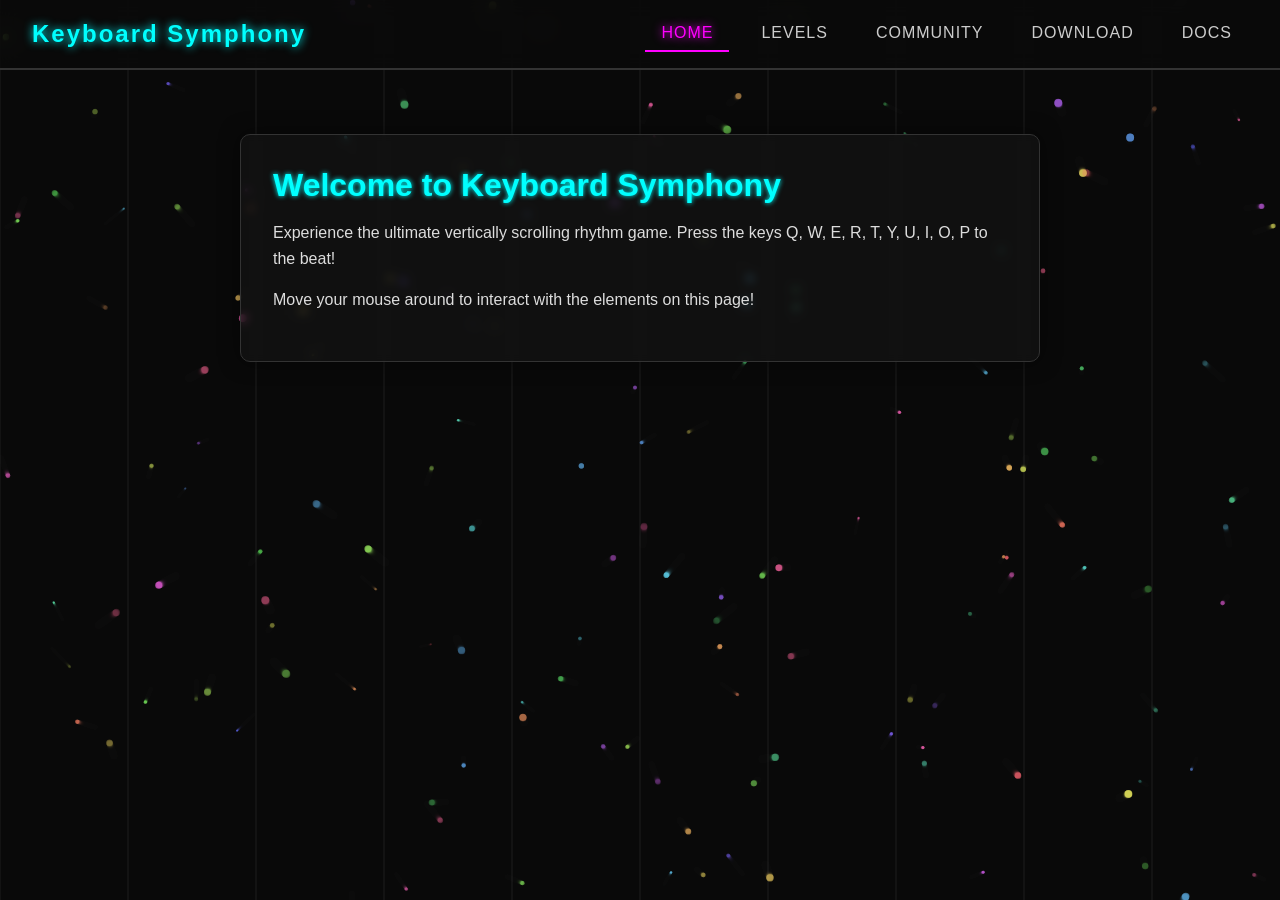
==== index.html @ 9d1a491e "Refactor background to use an interactive particle system Co-authored-by: CreatorPoints <212006361+C" ====
<!DOCTYPE html>
<html lang="en">
<head>
    <meta charset="UTF-8">
    <meta name="viewport" content="width=device-width, initial-scale=1.0">
    <title>Keyboard Symphony</title>
    <link rel="stylesheet" href="styles.css">
</head>
<body>
    <canvas id="background-canvas"></canvas>
    <header>
        <div class="logo">Keyboard Symphony</div>
        <nav>
            <a href="index.html" class="tab-btn active">Home</a>
            <a href="levels.html" class="tab-btn">Levels</a>
            <a href="community.html" class="tab-btn">Community</a>
            <a href="download.html" class="tab-btn">Download</a>
            <a href="docs.html" class="tab-btn">Docs</a>
        </nav>
    </header>

    <main id="gravity-container">
        <h1>Welcome to Keyboard Symphony</h1>
        <p>Experience the ultimate vertically scrolling rhythm game. Press the keys Q, W, E, R, T, Y, U, I, O, P to the beat!</p>
        <p>Move your mouse around to interact with the elements on this page!</p>
    </main>

    <script src="script.js"></script>
</body>
</html>
---- styles.css ----
* {
    margin: 0;
    padding: 0;
    box-sizing: border-box;
    font-family: 'Segoe UI', Tahoma, Geneva, Verdana, sans-serif;
}

body {
    background-color: #0a0a0a;
    color: #fff;
    overflow-x: hidden;
    min-height: 100vh;
}

#background-canvas {
    position: fixed;
    top: 0;
    left: 0;
    width: 100vw;
    height: 100vh;
    z-index: -1;
    pointer-events: none;
}

header {
    background: rgba(10, 10, 10, 0.8);
    backdrop-filter: blur(10px);
    border-bottom: 2px solid #333;
    padding: 1rem 2rem;
    display: flex;
    justify-content: space-between;
    align-items: center;
    position: sticky;
    top: 0;
    z-index: 100;
}

.logo {
    font-size: 1.5rem;
    font-weight: bold;
    color: #00ffff;
    text-shadow: 0 0 10px #00ffff;
    letter-spacing: 2px;
}

nav {
    display: flex;
    gap: 1rem;
}

.tab-btn {
    text-decoration: none;
    background: transparent;
    border: none;
    color: #ccc;
    font-size: 1rem;
    padding: 0.5rem 1rem;
    cursor: pointer;
    transition: all 0.3s ease;
    text-transform: uppercase;
    letter-spacing: 1px;
    border-bottom: 2px solid transparent;
}

.tab-btn:hover {
    color: #fff;
    text-shadow: 0 0 8px rgba(255, 255, 255, 0.8);
}

.tab-btn.active {
    color: #ff00ff;
    border-bottom: 2px solid #ff00ff;
    text-shadow: 0 0 10px #ff00ff;
}

main {
    max-width: 800px;
    margin: 4rem auto;
    padding: 2rem;
    background: rgba(20, 20, 20, 0.7);
    border-radius: 10px;
    border: 1px solid #333;
    backdrop-filter: blur(5px);
    box-shadow: 0 0 20px rgba(0, 0, 0, 0.5);
    z-index: 10;
    position: relative;
}

h1 {
    margin-bottom: 1rem;
    color: #00ffff;
    text-shadow: 0 0 5px #00ffff;
}

p {
    line-height: 1.6;
    margin-bottom: 1rem;
    color: #ddd;
}

.level-item {
    padding: 0.5rem 0;
    border-bottom: 1px solid rgba(255, 255, 255, 0.1);
}

.community-links, .doc-link {
    margin-bottom: 1rem;
}

.community-link, .doc-link a {
    color: #ff00ff;
    text-decoration: none;
    margin-right: 1rem;
    transition: text-shadow 0.3s ease;
}

.community-link:hover, .doc-link a:hover {
    text-shadow: 0 0 8px #ff00ff;
}

.download-btn {
    display: inline-block;
    background: #00ffff;
    color: #000;
    border: none;
    padding: 0.8rem 1.5rem;
    margin-right: 1rem;
    border-radius: 5px;
    font-weight: bold;
    cursor: pointer;
    transition: all 0.3s ease;
    text-transform: uppercase;
}

.download-btn:hover {
    background: #fff;
    box-shadow: 0 0 15px #00ffff;
    transform: translateY(-2px);
}
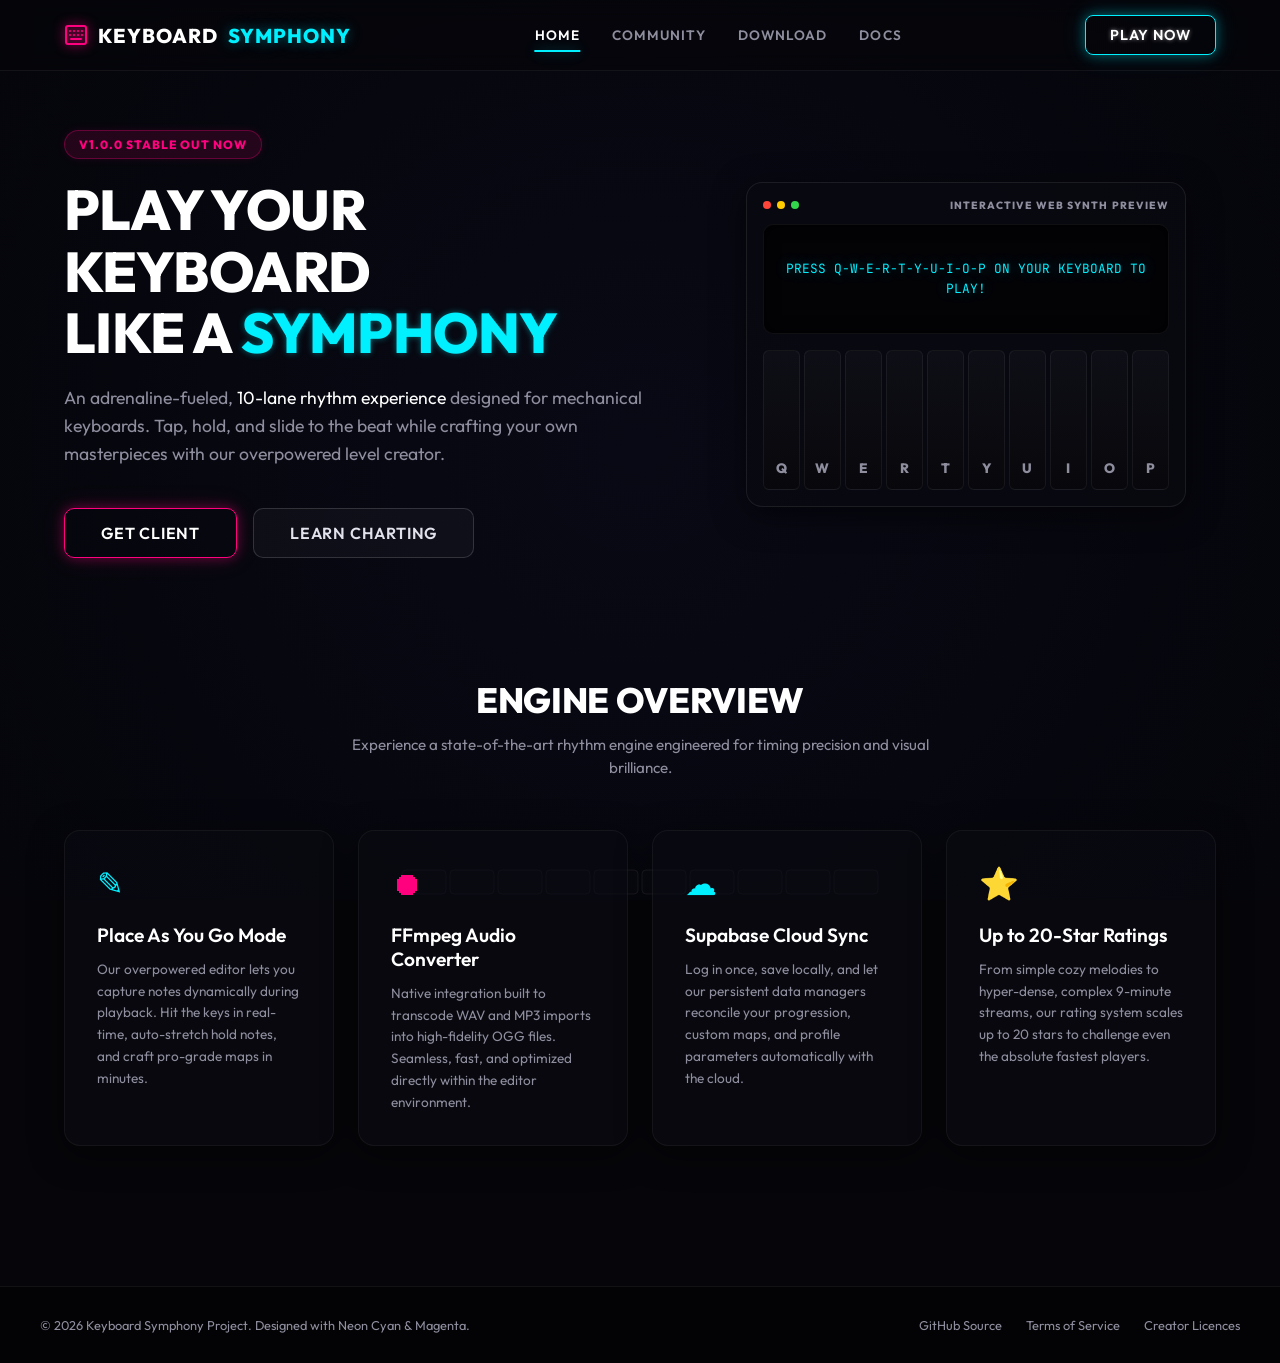
==== commit b623e30d: "Rewamp Full" ====
--- a/index.html
+++ b/index.html
@@ -3,28 +3,343 @@
 <head>
     <meta charset="UTF-8">
     <meta name="viewport" content="width=device-width, initial-scale=1.0">
-    <title>Keyboard Symphony</title>
-    <link rel="stylesheet" href="styles.css">
+    <title>Keyboard Symphony | Premium 10-Lane Rhythm Experience</title>
+    <meta name="description" content="Official homepage of Keyboard Symphony. Immerse yourself in a glowing 10-lane keyboard rhythm game, customize levels with the creator PAYG editor, and compete on global leaderboards.">
+    <!-- Google Fonts for elite styling -->
+    <link rel="preconnect" href="https://fonts.googleapis.com">
+    <link rel="preconnect" href="https://fonts.gstatic.com" crossorigin>
+    <link href="https://fonts.googleapis.com/css2?family=Outfit:wght@300;400;600;800&family=JetBrains+Mono:wght@400;700&display=swap" rel="stylesheet">
+    <link rel="stylesheet" href="style.css">
 </head>
 <body>
-    <canvas id="background-canvas"></canvas>
-    <header>
-        <div class="logo">Keyboard Symphony</div>
-        <nav>
-            <a href="index.html" class="tab-btn active">Home</a>
-            <a href="levels.html" class="tab-btn">Levels</a>
-            <a href="community.html" class="tab-btn">Community</a>
-            <a href="download.html" class="tab-btn">Download</a>
-            <a href="docs.html" class="tab-btn">Docs</a>
-        </nav>
+    <!-- Reactive Backdrop Particle Canvas -->
+    <canvas id="particle-canvas"></canvas>
+
+    <!-- Glassmorphic Global Header Navigation -->
+    <header class="header">
+        <div class="header-container">
+            <a href="#/home" class="logo">
+                <svg width="24" height="24" viewBox="0 0 24 24" fill="none" stroke="currentColor" stroke-width="2" stroke-linecap="round" stroke-linejoin="round" class="logo-icon"><rect x="2" y="3" width="20" height="18" rx="2" ry="2"></rect><line x1="6" y1="8" x2="6" y2="8"></line><line x1="10" y1="8" x2="10" y2="8"></line><line x1="14" y1="8" x2="14" y2="8"></line><line x1="18" y1="8" x2="18" y2="8"></line><line x1="6" y1="12" x2="6" y2="12"></line><line x1="10" y1="12" x2="10" y2="12"></line><line x1="14" y1="12" x2="14" y2="12"></line><line x1="18" y1="12" x2="18" y2="12"></line><line x1="7" y1="16" x2="17" y2="16"></line></svg>
+                KEYBOARD <span>SYMPHONY</span>
+            </a>
+            
+            <nav class="nav-menu">
+                <a href="#/home" class="nav-link active" id="nav-home">HOME</a>
+                <a href="#/community" class="nav-link" id="nav-community">COMMUNITY</a>
+                <a href="#/download" class="nav-link" id="nav-download">DOWNLOAD</a>
+                <a href="#/docs" class="nav-link" id="nav-docs">DOCS</a>
+            </nav>
+
+            <div class="nav-actions">
+                <a href="#/download" class="btn-primary glow-cyan">PLAY NOW</a>
+                <button class="mobile-menu-toggle" id="menu-toggle">
+                    <span></span>
+                    <span></span>
+                    <span></span>
+                </button>
+            </div>
+        </div>
     </header>
 
-    <main id="gravity-container">
-        <h1>Welcome to Keyboard Symphony</h1>
-        <p>Experience the ultimate vertically scrolling rhythm game. Press the keys Q, W, E, R, T, Y, U, I, O, P to the beat!</p>
-        <p>Move your mouse around to interact with the elements on this page!</p>
+    <!-- Main Dynamic Content Wrapper -->
+    <main class="main-content">
+        
+        <!-- SECTION 1: HOME PAGE -->
+        <section id="home" class="page-section active">
+            <div class="hero-section">
+                <div class="hero-content">
+                    <div class="badge neon-flicker">V1.0.0 STABLE OUT NOW</div>
+                    <h1 class="hero-title">PLAY YOUR KEYBOARD<br>LIKE A <span class="text-neon-cyan">SYMPHONY</span></h1>
+                    <p class="hero-subtitle">
+                        An adrenaline-fueled, <span class="text-white">10-lane rhythm experience</span> designed for mechanical keyboards. Tap, hold, and slide to the beat while crafting your own masterpieces with our overpowered level creator.
+                    </p>
+                    <div class="hero-ctas">
+                        <a href="#/download" class="btn-primary btn-large glow-magenta">GET CLIENT</a>
+                        <a href="#/docs" class="btn-secondary btn-large">LEARN CHARTING</a>
+                    </div>
+                </div>
+
+                <!-- Interactive Live Web Synth Preview -->
+                <div class="hero-visual">
+                    <div class="synth-container glass-card">
+                        <div class="synth-header">
+                            <span class="synth-dot red"></span>
+                            <span class="synth-dot yellow"></span>
+                            <span class="synth-dot green"></span>
+                            <div class="synth-title">INTERACTIVE WEB SYNTH PREVIEW</div>
+                        </div>
+                        <div class="synth-screen">
+                            <div class="screen-instructions" id="synth-status">PRESS Q-W-E-R-T-Y-U-I-O-P ON YOUR KEYBOARD TO PLAY!</div>
+                        </div>
+                        <!-- Virtual 10-Lane Keyboard Slot Display -->
+                        <div class="synth-lanes" id="keyboard-lanes">
+                            <div class="key-slot" data-key="81"><span class="key-lbl">Q</span><div class="key-glow bg-cyan"></div></div>
+                            <div class="key-slot" data-key="87"><span class="key-lbl">W</span><div class="key-glow bg-cyan"></div></div>
+                            <div class="key-slot" data-key="69"><span class="key-lbl">E</span><div class="key-glow bg-cyan"></div></div>
+                            <div class="key-slot" data-key="82"><span class="key-lbl">R</span><div class="key-glow bg-cyan"></div></div>
+                            <div class="key-slot" data-key="84"><span class="key-lbl">T</span><div class="key-glow bg-magenta"></div></div>
+                            <div class="key-slot" data-key="89"><span class="key-lbl">Y</span><div class="key-glow bg-magenta"></div></div>
+                            <div class="key-slot" data-key="85"><span class="key-lbl">U</span><div class="key-glow bg-cyan"></div></div>
+                            <div class="key-slot" data-key="73"><span class="key-lbl">I</span><div class="key-glow bg-cyan"></div></div>
+                            <div class="key-slot" data-key="79"><span class="key-lbl">O</span><div class="key-glow bg-cyan"></div></div>
+                            <div class="key-slot" data-key="80"><span class="key-lbl">P</span><div class="key-glow bg-cyan"></div></div>
+                        </div>
+                    </div>
+                </div>
+            </div>
+
+            <!-- Game Features Showcase Grid -->
+            <div class="features-section">
+                <div class="section-header">
+                    <h2 class="section-title">ENGINE OVERVIEW</h2>
+                    <p class="section-desc">Experience a state-of-the-art rhythm engine engineered for timing precision and visual brilliance.</p>
+                </div>
+                <div class="features-grid">
+                    <div class="glass-card feature-card glow-hover-cyan">
+                        <div class="feature-icon text-cyan">✎</div>
+                        <h3>Place As You Go Mode</h3>
+                        <p>Our overpowered editor lets you capture notes dynamically during playback. Hit the keys in real-time, auto-stretch hold notes, and craft pro-grade maps in minutes.</p>
+                    </div>
+                    <div class="glass-card feature-card glow-hover-magenta">
+                        <div class="feature-icon text-magenta">⏺</div>
+                        <h3>FFmpeg Audio Converter</h3>
+                        <p>Native integration built to transcode WAV and MP3 imports into high-fidelity OGG files. Seamless, fast, and optimized directly within the editor environment.</p>
+                    </div>
+                    <div class="glass-card feature-card glow-hover-cyan">
+                        <div class="feature-icon text-cyan">☁</div>
+                        <h3>Supabase Cloud Sync</h3>
+                        <p>Log in once, save locally, and let our persistent data managers reconcile your progression, custom maps, and profile parameters automatically with the cloud.</p>
+                    </div>
+                    <div class="glass-card feature-card glow-hover-magenta">
+                        <div class="feature-icon text-magenta">⭐</div>
+                        <h3>Up to 20-Star Ratings</h3>
+                        <p>From simple cozy melodies to hyper-dense, complex 9-minute streams, our rating system scales up to 20 stars to challenge even the absolute fastest players.</p>
+                    </div>
+                </div>
+            </div>
+        </section>
+
+        <!-- SECTION 2: COMMUNITY PAGE -->
+        <section id="community" class="page-section">
+            <div class="community-layout">
+                <div class="community-main">
+                    <div class="section-header">
+                        <h2 class="section-title">COMMUNITY CREATIONS</h2>
+                        <p class="section-desc">Search, download, and compete on the absolute most challenging custom charts uploaded by members.</p>
+                    </div>
+                    
+                    <div class="search-bar-container glass-card">
+                        <input type="text" id="chart-search" placeholder="Search level name, artist, or creator...">
+                        <select id="star-filter">
+                            <option value="all">All Difficulties</option>
+                            <option value="easy">Easy (1 - 5 Stars)</option>
+                            <option value="medium">Medium (6 - 12 Stars)</option>
+                            <option value="hard">Hard (13 - 18 Stars)</option>
+                            <option value="expert">Godlike (19 - 20 Stars)</option>
+                        </select>
+                    </div>
+
+                    <!-- Custom levels list -->
+                    <div class="charts-grid" id="charts-container">
+                        <!-- Filled dynamically by JavaScript -->
+                    </div>
+                </div>
+
+                <div class="community-sidebar">
+                    <!-- Creator Leaderboard -->
+                    <div class="glass-card leaderboard-card">
+                        <h3>🏆 CREATOR LEADERBOARD</h3>
+                        <div class="leaderboard-list" id="leaderboard-container">
+                            <!-- Filled dynamically by JavaScript -->
+                        </div>
+                    </div>
+
+                    <!-- Game Statistics Summary -->
+                    <div class="glass-card stats-summary-card">
+                        <h3>📊 ENGINE REALTIME STATS</h3>
+                        <div class="stat-row">
+                            <span>Total Members</span>
+                            <strong class="text-cyan">3,492</strong>
+                        </div>
+                        <div class="stat-row">
+                            <span>Uploaded Charts</span>
+                            <strong class="text-magenta">841</strong>
+                        </div>
+                        <div class="stat-row">
+                            <span>Stars Handed Out</span>
+                            <strong class="text-cyan">182K</strong>
+                        </div>
+                    </div>
+                </div>
+            </div>
+        </section>
+
+        <!-- SECTION 3: DOWNLOAD PAGE -->
+        <section id="download" class="page-section">
+            <div class="download-container">
+                <div class="section-header">
+                    <h2 class="section-title">CHOOSE YOUR STAGE</h2>
+                    <p class="section-desc">Download the client launcher for Windows or browse the open-source repository.</p>
+                </div>
+                
+                <div class="download-grid">
+                    <div class="glass-card download-card glow-cyan">
+                        <div class="platform-badge">RECOMMENDED</div>
+                        <div class="dl-icon">❖</div>
+                        <h3>Windows Client Installer</h3>
+                        <p>Fully bundled build featuring Godot 4 high-fidelity rendering, native input polling, and local session persistence. Includes automated game updates.</p>
+                        <span class="file-info">Size: 42.4 MB • Format: .msi</span>
+                        <a href="#" class="btn-primary glow-cyan btn-full margin-top-auto">DOWNLOAD FOR WINDOWS</a>
+                    </div>
+
+                    <div class="glass-card download-card glow-magenta">
+                        <div class="platform-badge zip">PORTABLE</div>
+                        <div class="dl-icon">⚡</div>
+                        <h3>Windows Standalone ZIP</h3>
+                        <p>No installer required. Simply download the compressed level editor client, extract the contents, double click the executable, and jump straight into mapping.</p>
+                        <span class="file-info">Size: 39.8 MB • Format: .zip</span>
+                        <a href="#" class="btn-primary glow-magenta btn-full margin-top-auto">DOWNLOAD STANDALONE</a>
+                    </div>
+                </div>
+
+                <!-- System Requirements & Specs -->
+                <div class="requirements-box glass-card">
+                    <h3>SYSTEM SPECIFICATIONS</h3>
+                    <div class="specs-grid">
+                        <div class="spec-col">
+                            <h4>MINIMUM REQUIREMENTS</h4>
+                            <ul>
+                                <li><strong>OS:</strong> Windows 10/11 64-bit</li>
+                                <li><strong>Processor:</strong> Dual Core 2.0 GHz</li>
+                                <li><strong>Memory:</strong> 4 GB RAM</li>
+                                <li><strong>Graphics:</strong> DX11 compatible GPU (Intel HD 500+)</li>
+                                <li><strong>Storage:</strong> 200 MB free space</li>
+                            </ul>
+                        </div>
+                        <div class="spec-col">
+                            <h4>RECOMMENDED</h4>
+                            <ul>
+                                <li><strong>OS:</strong> Windows 11 64-bit</li>
+                                <li><strong>Processor:</strong> Quad Core 3.0 GHz+</li>
+                                <li><strong>Memory:</strong> 8 GB RAM</li>
+                                <li><strong>Graphics:</strong> Dedicated GPU (GTX 1050 / RX 560)</li>
+                                <li><strong>Keyboard:</strong> N-Key Rollover (NKRO) Mechanical</li>
+                            </ul>
+                        </div>
+                    </div>
+                </div>
+            </div>
+        </section>
+
+        <!-- SECTION 4: DOCUMENTATION PAGE -->
+        <section id="docs" class="page-section">
+            <div class="docs-layout">
+                <!-- Documentation Sidebar -->
+                <aside class="docs-sidebar glass-card">
+                    <ul class="docs-nav-list">
+                        <li><a href="#doc-intro" class="docs-nav-link active" id="link-doc-intro">Getting Started</a></li>
+                        <li><a href="#doc-keyboard" class="docs-nav-link" id="link-doc-keyboard">Keyboard Bindings</a></li>
+                        <li><a href="#doc-editor" class="docs-nav-link" id="link-doc-editor">Creator Level Editor</a></li>
+                        <li><a href="#doc-payg" class="docs-nav-link" id="link-doc-payg">Place As You Go Mode</a></li>
+                        <li><a href="#doc-ffmpeg" class="docs-nav-link" id="link-doc-ffmpeg">Audio Formats & FFmpeg</a></li>
+                        <li><a href="#doc-database" class="docs-nav-link" id="link-doc-database">Cloud Integration</a></li>
+                    </ul>
+                </aside>
+
+                <!-- Documentation Content Cards -->
+                <div class="docs-main">
+                    <article id="doc-intro" class="doc-article active">
+                        <h2>Getting Started</h2>
+                        <p>Welcome to <strong>Keyboard Symphony</strong>, a rhythm adventure crafted strictly for mechanical and high-refresh keyboard layouts. Unlike standard 4-key rhythm systems, Keyboard Symphony leverages a full <strong>10-lane grid</strong> matching your keyboard's home/top row keys.</p>
+                        <p>To begin playing, download the desktop client launcher, register a new player profile (or log in offline), and load up the default levels or import custom community charts.</p>
+                        <div class="alert-box note">
+                            <strong>NOTE:</strong> Ensure your mechanical keyboard supports <strong>N-Key Rollover (NKRO)</strong> to play chords requiring 5+ simultaneous keys accurately.
+                        </div>
+                    </article>
+
+                    <article id="doc-keyboard" class="doc-article">
+                        <h2>Keyboard Bindings</h2>
+                        <p>The standard layout utilizes the top row of alphabetical keys. These map chronologically to the 10 game lanes moving from left to right:</p>
+                        
+                        <div class="kb-visualizer-container">
+                            <div class="kb-row">
+                                <div class="kb-key cyan">Q</div>
+                                <div class="kb-key cyan">W</div>
+                                <div class="kb-key cyan">E</div>
+                                <div class="kb-key cyan">R</div>
+                                <div class="kb-key magenta">T</div>
+                                <div class="kb-key magenta">Y</div>
+                                <div class="kb-key cyan">U</div>
+                                <div class="kb-key cyan">I</div>
+                                <div class="kb-key cyan">O</div>
+                                <div class="kb-key cyan">P</div>
+                            </div>
+                        </div>
+
+                        <p>Additionally, lanes <strong>11 and 12</strong> are reserved for screen camera shakes, lighting drops, and specialty environmental particle effects. These lanes do not require key bindings during active play; they are handled automatically by the rhythm rendering pipeline when the visualizer notes pass the active hitbar.</p>
+                    </article>
+
+                    <article id="doc-editor" class="doc-article">
+                        <h2>Creator Level Editor</h2>
+                        <p>Unleash your inner beat creator with our <strong>Level Editor</strong>. Inside the editor dashboard, you can import level assets, set your BPM timings, and configure complex grid configurations.</p>
+                        <h3>Key Editor Shortcuts:</h3>
+                        <ul>
+                            <li><strong>Left Click</strong>: Select a note to enter Edit Mode, or click an empty space in edit mode to toggle Spawn Mode.</li>
+                            <li><strong>Right Click</strong>: Remove/delete notes instantly from the active grid.</li>
+                            <li><strong>Space</strong>: Toggle song playback (Play/Stop).</li>
+                            <li><strong>Mouse Scroll</strong>: Vertically zoom or scroll the note timeline.</li>
+                        </ul>
+                    </article>
+
+                    <article id="doc-payg" class="doc-article">
+                        <h2>Place As You Go Mode (PAYGM)</h2>
+                        <p>Recording complex streams manually can be tedious. <strong>PAYG Mode</strong> allows creators to record their chart in real-time:</p>
+                        <ol>
+                            <li>Click the <strong>⏺ RECORD (PAYG)</strong> button on the editor sidebar.</li>
+                            <li>A <strong>3-second countdown</strong> will trigger, letting you prep your hands.</li>
+                            <li>The playback playhead starts moving. Tap keys in rhythm to place single beat notes.</li>
+                            <li>Hold a key down for longer than <strong>0.5 beats</strong> to automatically stretch it into a glowing <strong>Hold Note</strong> until you release the key!</li>
+                        </ol>
+                    </article>
+
+                    <article id="doc-ffmpeg" class="doc-article">
+                        <h2>Audio Formats & FFmpeg Integration</h2>
+                        <p>To avoid playback stutters, Keyboard Symphony enforces <strong>strict OGG audio requirements</strong>. If you select a `.mp3` or `.wav` song to map:</p>
+                        <ol>
+                            <li>The editor automatically prompts: <em>"The selected audio is not in OGG format. Would you like the game to convert/rename it to .ogg automatically?"</em></li>
+                            <li><strong>Clicking Yes</strong>: Invokes the local system's <strong>FFmpeg</strong> engine synchronously to transcode the file:
+                                <code>ffmpeg -y -i input.mp3 -c:a libvorbis -qscale:a 5 output.ogg</code>
+                            </li>
+                            <li><strong>Clicking No</strong>: Discards the import entirely to ensure timing integrity.</li>
+                        </ol>
+                    </article>
+
+                    <article id="doc-database" class="doc-article">
+                        <h2>Cloud Integration & Sync</h2>
+                        <p>Keyboard Symphony features a fully automated, offline-first backend powered by <strong>Supabase Auth & Database APIs</strong>:</p>
+                        <ul>
+                            <li><strong>Local Session Encryption</strong>: Stores user JWT credentials securely using AES-256 local configuration.</li>
+                            <li><strong>SyncManager Reconciliation</strong>: Whenever you launch the game or complete a level, the game checks your local timestamp against the database and cloud syncs your stars, member stats, XP levels, and custom charts automatically.</li>
+                        </ul>
+                    </article>
+                </div>
+            </div>
+        </article>
     </main>
 
-    <script src="script.js"></script>
+    <!-- Global Footer -->
+    <footer class="footer">
+        <div class="footer-container">
+            <p>© 2026 Keyboard Symphony Project. Designed with Neon Cyan & Magenta.</p>
+            <div class="footer-links">
+                <a href="#/docs">GitHub Source</a>
+                <a href="#/docs">Terms of Service</a>
+                <a href="#/docs">Creator Licences</a>
+            </div>
+        </div>
+    </footer>
+
+    <!-- Local App Script -->
+    <script src="app.js"></script>
 </body>
 </html>
--- a/style.css
+++ b/style.css
@@ -0,0 +1,1236 @@
+/* ==========================================================================
+   KEYBOARD SYMPHONY STYLE DESIGN SYSTEM (VANILLA CSS)
+   ========================================================================== */
+
+/* Design Tokens & CSS Variables */
+:root {
+    --bg-base: #06060a;
+    --bg-darker: #030305;
+    --bg-glass: rgba(10, 10, 18, 0.65);
+    --bg-glass-heavy: rgba(8, 8, 14, 0.85);
+    --border-glass: rgba(255, 255, 255, 0.06);
+    --border-active-cyan: rgba(0, 240, 255, 0.5);
+    --border-active-magenta: rgba(255, 0, 127, 0.5);
+    
+    /* Neon Curated Color Palettes */
+    --neon-cyan: #00f0ff;
+    --neon-magenta: #ff007f;
+    --neon-yellow: #ffb900;
+    --text-main: #e2e2ec;
+    --text-muted: #8e8e9f;
+    
+    /* Premium Box Shadows & Glows */
+    --glow-cyan: 0 0 12px rgba(0, 240, 255, 0.35), 0 0 24px rgba(0, 240, 255, 0.15);
+    --glow-magenta: 0 0 12px rgba(255, 0, 127, 0.35), 0 0 24px rgba(255, 0, 127, 0.15);
+    --glow-yellow: 0 0 12px rgba(255, 185, 0, 0.35);
+    --shadow-premium: 0 8px 32px 0 rgba(0, 0, 0, 0.5);
+    
+    /* Layout & Animation Specs */
+    --transition-smooth: all 0.35s cubic-bezier(0.25, 0.8, 0.25, 1);
+    --transition-snappy: all 0.15s ease-out;
+    --max-width-content: 1200px;
+}
+
+/* Reset and Global Styles */
+* {
+    margin: 0;
+    padding: 0;
+    box-sizing: border-box;
+}
+
+html {
+    scroll-behavior: smooth;
+    font-size: 16px;
+    background-color: var(--bg-base);
+    color: var(--text-main);
+    font-family: 'Outfit', -apple-system, BlinkMacSystemFont, "Segoe UI", Roboto, sans-serif;
+    overflow-x: hidden;
+}
+
+body {
+    min-height: 100vh;
+    display: flex;
+    flex-direction: column;
+    position: relative;
+}
+
+/* Custom Selection style */
+::selection {
+    background: rgba(0, 240, 255, 0.25);
+    color: #ffffff;
+}
+
+/* Scrollbar Design */
+::-webkit-scrollbar {
+    width: 8px;
+}
+::-webkit-scrollbar-track {
+    background: var(--bg-darker);
+}
+::-webkit-scrollbar-thumb {
+    background: #1b1b2a;
+    border-radius: 4px;
+}
+::-webkit-scrollbar-thumb:hover {
+    background: var(--neon-cyan);
+    box-shadow: var(--glow-cyan);
+}
+
+/* Background Particle Canvas */
+#particle-canvas {
+    position: fixed;
+    top: 0;
+    left: 0;
+    width: 100vw;
+    height: 100vh;
+    z-index: -1;
+    pointer-events: none;
+    background: radial-gradient(circle at 50% 50%, #0d0e19 0%, #040407 100%);
+}
+
+/* ==========================================================================
+   COMPONENTS: Premium Glassmorphic Cards & Buttons
+   ========================================================================== */
+.glass-card {
+    background: var(--bg-glass);
+    backdrop-filter: blur(14px);
+    -webkit-backdrop-filter: blur(14px);
+    border: 1px solid var(--border-glass);
+    border-radius: 16px;
+    box-shadow: var(--shadow-premium);
+    transition: var(--transition-smooth);
+}
+
+/* Neon Glow Button - Cyan */
+.btn-primary {
+    display: inline-flex;
+    align-items: center;
+    justify-content: center;
+    padding: 10px 24px;
+    font-weight: 600;
+    font-size: 0.9rem;
+    letter-spacing: 0.05em;
+    text-transform: uppercase;
+    text-decoration: none;
+    color: #ffffff;
+    background: transparent;
+    border: 1.5px solid var(--neon-cyan);
+    border-radius: 8px;
+    cursor: pointer;
+    transition: var(--transition-smooth);
+    box-shadow: inset 0 0 0 rgba(0, 240, 255, 0);
+}
+
+.btn-primary.glow-cyan {
+    box-shadow: var(--glow-cyan);
+    text-shadow: 0 0 4px rgba(255, 255, 255, 0.5);
+}
+
+.btn-primary.glow-cyan:hover {
+    background: var(--neon-cyan);
+    color: var(--bg-base);
+    box-shadow: 0 0 20px rgba(0, 240, 255, 0.7), 0 0 40px rgba(0, 240, 255, 0.3);
+    text-shadow: none;
+    transform: translateY(-2px);
+}
+
+/* Neon Glow Button - Magenta */
+.btn-primary.glow-magenta {
+    border-color: var(--neon-magenta);
+    box-shadow: var(--glow-magenta);
+}
+
+.btn-primary.glow-magenta:hover {
+    background: var(--neon-magenta);
+    color: #ffffff;
+    box-shadow: 0 0 20px rgba(255, 0, 127, 0.7), 0 0 40px rgba(255, 0, 127, 0.3);
+    text-shadow: none;
+    transform: translateY(-2px);
+}
+
+/* Secondary Button - Subtle Grey Glass */
+.btn-secondary {
+    display: inline-flex;
+    align-items: center;
+    justify-content: center;
+    padding: 10px 24px;
+    font-weight: 600;
+    font-size: 0.9rem;
+    letter-spacing: 0.05em;
+    text-transform: uppercase;
+    text-decoration: none;
+    color: var(--text-main);
+    background: rgba(255, 255, 255, 0.03);
+    border: 1.5px solid rgba(255, 255, 255, 0.15);
+    border-radius: 8px;
+    cursor: pointer;
+    transition: var(--transition-smooth);
+}
+
+.btn-secondary:hover {
+    background: rgba(255, 255, 255, 0.08);
+    border-color: rgba(255, 255, 255, 0.4);
+    transform: translateY(-2px);
+}
+
+.btn-large {
+    padding: 14px 36px;
+    font-size: 1rem;
+    border-radius: 10px;
+}
+
+.btn-full {
+    width: 100%;
+}
+
+.margin-top-auto {
+    margin-top: auto;
+}
+
+/* Utility Badges */
+.badge {
+    display: inline-block;
+    padding: 6px 14px;
+    font-size: 0.75rem;
+    font-weight: 800;
+    letter-spacing: 0.08em;
+    border-radius: 30px;
+    background: rgba(255, 0, 127, 0.12);
+    border: 1px solid rgba(255, 0, 127, 0.3);
+    color: var(--neon-magenta);
+    box-shadow: 0 0 8px rgba(255, 0, 127, 0.1);
+}
+
+/* Neon Text Accents */
+.text-neon-cyan {
+    color: var(--neon-cyan);
+    text-shadow: 0 0 6px rgba(0, 240, 255, 0.4);
+}
+.text-cyan { color: var(--neon-cyan); }
+.text-magenta { color: var(--neon-magenta); }
+.text-white { color: #ffffff; }
+
+/* Micro-animations Keyframes */
+@keyframes neon-flicker {
+    0%, 19%, 21%, 23%, 25%, 54%, 56%, 100% {
+        opacity: 0.99;
+        filter: drop-shadow(0 0 4px rgba(255,0,127,0.4));
+    }
+    20%, 24%, 55% {
+        opacity: 0.4;
+        filter: none;
+    }
+}
+.neon-flicker {
+    animation: neon-flicker 5s infinite alternate;
+}
+
+/* ==========================================================================
+   LAYOUT: Header & Navigation Menu
+   ========================================================================== */
+.header {
+    position: fixed;
+    top: 0;
+    left: 0;
+    width: 100%;
+    z-index: 100;
+    background: rgba(6, 6, 10, 0.65);
+    backdrop-filter: blur(12px);
+    -webkit-backdrop-filter: blur(12px);
+    border-bottom: 1px solid var(--border-glass);
+}
+
+.header-container {
+    max-width: var(--max-width-content);
+    height: 70px;
+    margin: 0 auto;
+    padding: 0 24px;
+    display: flex;
+    align-items: center;
+    justify-content: space-between;
+}
+
+.logo {
+    display: flex;
+    align-items: center;
+    gap: 10px;
+    text-decoration: none;
+    font-weight: 800;
+    font-size: 1.25rem;
+    letter-spacing: 0.05em;
+    color: #ffffff;
+}
+
+.logo span {
+    color: var(--neon-cyan);
+    text-shadow: var(--glow-cyan);
+}
+
+.logo-icon {
+    color: var(--neon-magenta);
+    filter: drop-shadow(0 0 6px var(--neon-magenta));
+}
+
+.nav-menu {
+    display: flex;
+    align-items: center;
+    gap: 32px;
+}
+
+.nav-link {
+    text-decoration: none;
+    font-size: 0.85rem;
+    font-weight: 600;
+    letter-spacing: 0.08em;
+    color: var(--text-muted);
+    transition: var(--transition-smooth);
+    padding: 8px 0;
+    position: relative;
+}
+
+.nav-link::after {
+    content: '';
+    position: absolute;
+    bottom: 0;
+    left: 50%;
+    width: 0;
+    height: 2px;
+    background: var(--neon-cyan);
+    transition: var(--transition-smooth);
+    transform: translateX(-50%);
+    box-shadow: var(--glow-cyan);
+}
+
+.nav-link:hover, .nav-link.active {
+    color: #ffffff;
+}
+
+.nav-link.active::after {
+    width: 100%;
+}
+
+.nav-actions {
+    display: flex;
+    align-items: center;
+    gap: 16px;
+}
+
+.mobile-menu-toggle {
+    display: none;
+    flex-direction: column;
+    justify-content: space-between;
+    width: 24px;
+    height: 18px;
+    background: transparent;
+    border: none;
+    cursor: pointer;
+}
+
+.mobile-menu-toggle span {
+    width: 100%;
+    height: 2px;
+    background: var(--text-main);
+    transition: var(--transition-smooth);
+}
+
+/* ==========================================================================
+   PAGES / ROUTER STYLING
+   ========================================================================== */
+.main-content {
+    margin-top: 70px;
+    flex: 1;
+    display: flex;
+    flex-direction: column;
+}
+
+.page-section {
+    display: none;
+    width: 100%;
+    max-width: var(--max-width-content);
+    margin: 0 auto;
+    padding: 60px 24px;
+    animation: fade-in 0.45s cubic-bezier(0.25, 0.8, 0.25, 1) forwards;
+}
+
+.page-section.active {
+    display: block;
+}
+
+@keyframes fade-in {
+    from {
+        opacity: 0;
+        transform: translateY(12px);
+    }
+    to {
+        opacity: 1;
+        transform: translateY(0);
+    }
+}
+
+/* ==========================================================================
+   PAGE: HOME / HERO STYLING
+   ========================================================================== */
+.hero-section {
+    display: flex;
+    align-items: center;
+    justify-content: space-between;
+    gap: 40px;
+    margin-bottom: 80px;
+}
+
+.hero-content {
+    flex: 1.1;
+}
+
+.hero-title {
+    font-size: 3.5rem;
+    font-weight: 800;
+    line-height: 1.1;
+    letter-spacing: -0.01em;
+    margin: 20px 0;
+    color: #ffffff;
+}
+
+.hero-subtitle {
+    font-size: 1.1rem;
+    line-height: 1.6;
+    color: var(--text-muted);
+    margin-bottom: 40px;
+}
+
+.hero-ctas {
+    display: flex;
+    gap: 16px;
+}
+
+.hero-visual {
+    flex: 0.9;
+    display: flex;
+    justify-content: center;
+}
+
+/* Web Synth Container */
+.synth-container {
+    width: 100%;
+    max-width: 440px;
+    padding: 16px;
+    border-color: rgba(255, 255, 255, 0.08);
+}
+
+.synth-header {
+    display: flex;
+    align-items: center;
+    gap: 6px;
+    margin-bottom: 12px;
+}
+
+.synth-dot {
+    width: 8px;
+    height: 8px;
+    border-radius: 50%;
+}
+.synth-dot.red { background: #ff453a; }
+.synth-dot.yellow { background: #ffcc00; }
+.synth-dot.green { background: #32d74b; }
+
+.synth-title {
+    font-size: 0.65rem;
+    font-weight: 800;
+    letter-spacing: 0.1em;
+    color: var(--text-muted);
+    margin-left: auto;
+}
+
+.synth-screen {
+    height: 110px;
+    background: #030306;
+    border: 1px solid rgba(255, 255, 255, 0.05);
+    border-radius: 10px;
+    display: flex;
+    align-items: center;
+    justify-content: center;
+    padding: 16px;
+    margin-bottom: 16px;
+    box-shadow: inset 0 0 15px rgba(0, 0, 0, 0.9);
+}
+
+.screen-instructions {
+    font-family: 'JetBrains Mono', monospace;
+    font-size: 0.8rem;
+    color: var(--neon-cyan);
+    text-shadow: var(--glow-cyan);
+    text-align: center;
+    line-height: 1.5;
+}
+
+/* virtual 10 lanes display */
+.synth-lanes {
+    display: flex;
+    gap: 4px;
+    height: 140px;
+}
+
+.key-slot {
+    flex: 1;
+    background: linear-gradient(180deg, #0e0e16 0%, #08080c 100%);
+    border: 1.5px solid rgba(255, 255, 255, 0.06);
+    border-radius: 6px;
+    position: relative;
+    display: flex;
+    align-items: flex-end;
+    justify-content: center;
+    padding-bottom: 12px;
+    cursor: pointer;
+    overflow: hidden;
+    transition: var(--transition-snappy);
+}
+
+.key-lbl {
+    font-family: 'Outfit', sans-serif;
+    font-size: 0.85rem;
+    font-weight: 800;
+    color: var(--text-muted);
+    z-index: 2;
+    pointer-events: none;
+}
+
+.key-glow {
+    position: absolute;
+    bottom: -100%;
+    left: 0;
+    width: 100%;
+    height: 100%;
+    z-index: 1;
+    transition: var(--transition-snappy);
+    opacity: 0;
+    pointer-events: none;
+}
+.key-glow.bg-cyan {
+    background: linear-gradient(0deg, rgba(0, 240, 255, 0.3) 0%, rgba(0, 240, 255, 0) 100%);
+}
+.key-glow.bg-magenta {
+    background: linear-gradient(0deg, rgba(255, 0, 127, 0.3) 0%, rgba(255, 0, 127, 0) 100%);
+}
+
+.key-slot:hover, .key-slot.active {
+    border-color: var(--neon-cyan);
+    transform: translateY(2px);
+}
+
+.key-slot.active-magenta {
+    border-color: var(--neon-magenta);
+}
+
+.key-slot:hover .key-glow, .key-slot.active .key-glow {
+    bottom: 0;
+    opacity: 1;
+}
+
+.key-slot:hover .key-lbl, .key-slot.active .key-lbl {
+    color: #ffffff;
+}
+
+/* Features grid display */
+.features-section {
+    padding-top: 40px;
+}
+
+.section-header {
+    text-align: center;
+    max-width: 600px;
+    margin: 0 auto 50px auto;
+}
+
+.section-title {
+    font-size: 2.2rem;
+    font-weight: 800;
+    letter-spacing: -0.01em;
+    color: #ffffff;
+    margin-bottom: 12px;
+}
+
+.section-desc {
+    font-size: 0.95rem;
+    color: var(--text-muted);
+    line-height: 1.5;
+}
+
+.features-grid {
+    display: grid;
+    grid-template-columns: repeat(auto-fit, minmax(260px, 1fr));
+    gap: 24px;
+}
+
+.feature-card {
+    padding: 32px;
+    border-color: rgba(255, 255, 255, 0.05);
+}
+
+.feature-icon {
+    font-size: 2rem;
+    margin-bottom: 20px;
+}
+
+.feature-card h3 {
+    font-size: 1.2rem;
+    font-weight: 600;
+    margin-bottom: 12px;
+    color: #ffffff;
+}
+
+.feature-card p {
+    font-size: 0.85rem;
+    line-height: 1.6;
+    color: var(--text-muted);
+}
+
+.glow-hover-cyan:hover {
+    border-color: var(--border-active-cyan);
+    box-shadow: 0 10px 30px rgba(0, 240, 255, 0.08);
+    transform: translateY(-4px);
+}
+
+.glow-hover-magenta:hover {
+    border-color: var(--border-active-magenta);
+    box-shadow: 0 10px 30px rgba(255, 0, 127, 0.08);
+    transform: translateY(-4px);
+}
+
+/* ==========================================================================
+   PAGE: COMMUNITY TAB
+   ========================================================================== */
+.community-layout {
+    display: flex;
+    gap: 32px;
+}
+
+.community-main {
+    flex: 2;
+}
+
+.community-sidebar {
+    flex: 1;
+    display: flex;
+    flex-direction: column;
+    gap: 24px;
+}
+
+.search-bar-container {
+    padding: 16px;
+    display: flex;
+    gap: 16px;
+    margin-bottom: 32px;
+}
+
+.search-bar-container input {
+    flex: 1;
+    background: rgba(0, 0, 0, 0.3);
+    border: 1px solid rgba(255, 255, 255, 0.08);
+    border-radius: 8px;
+    padding: 12px 16px;
+    font-family: inherit;
+    color: #ffffff;
+    font-size: 0.9rem;
+    transition: var(--transition-smooth);
+}
+
+.search-bar-container input:focus {
+    outline: none;
+    border-color: var(--neon-cyan);
+    box-shadow: var(--glow-cyan);
+}
+
+.search-bar-container select {
+    background: rgba(0, 0, 0, 0.3);
+    border: 1px solid rgba(255, 255, 255, 0.08);
+    border-radius: 8px;
+    padding: 12px 16px;
+    font-family: inherit;
+    color: var(--text-main);
+    font-size: 0.9rem;
+    cursor: pointer;
+    outline: none;
+    transition: var(--transition-smooth);
+}
+
+.search-bar-container select:focus {
+    border-color: var(--neon-cyan);
+}
+
+.charts-grid {
+    display: grid;
+    grid-template-columns: repeat(auto-fit, minmax(260px, 1fr));
+    gap: 20px;
+}
+
+.chart-card {
+    padding: 20px;
+    display: flex;
+    flex-direction: column;
+    border-color: rgba(255, 255, 255, 0.05);
+}
+
+.chart-card-header {
+    display: flex;
+    align-items: center;
+    justify-content: space-between;
+    margin-bottom: 12px;
+}
+
+.chart-stars {
+    font-family: 'JetBrains Mono', monospace;
+    font-size: 0.8rem;
+    font-weight: 700;
+    color: var(--neon-yellow);
+    text-shadow: var(--glow-yellow);
+}
+
+.chart-title {
+    font-size: 1.1rem;
+    font-weight: 600;
+    color: #ffffff;
+    margin-bottom: 4px;
+}
+
+.chart-artist {
+    font-size: 0.8rem;
+    color: var(--text-muted);
+    margin-bottom: 16px;
+}
+
+.chart-footer {
+    margin-top: auto;
+    display: flex;
+    align-items: center;
+    justify-content: space-between;
+    padding-top: 16px;
+    border-top: 1px solid rgba(255, 255, 255, 0.05);
+}
+
+.chart-creator {
+    font-size: 0.75rem;
+    color: var(--text-muted);
+}
+.chart-creator span {
+    color: #ffffff;
+    font-weight: 600;
+}
+
+.chart-btn {
+    text-decoration: none;
+    font-size: 0.75rem;
+    font-weight: 800;
+    color: var(--neon-cyan);
+    transition: var(--transition-smooth);
+}
+.chart-btn:hover {
+    color: #ffffff;
+    text-shadow: var(--glow-cyan);
+}
+
+/* Leaderboards styling */
+.leaderboard-card {
+    padding: 24px;
+}
+
+.leaderboard-card h3, .stats-summary-card h3 {
+    font-size: 0.9rem;
+    font-weight: 800;
+    letter-spacing: 0.08em;
+    color: #ffffff;
+    margin-bottom: 20px;
+    border-bottom: 1.5px solid rgba(255, 255, 255, 0.05);
+    padding-bottom: 10px;
+}
+
+.leaderboard-list {
+    display: flex;
+    flex-direction: column;
+    gap: 16px;
+}
+
+.leaderboard-item {
+    display: flex;
+    align-items: center;
+    justify-content: space-between;
+}
+
+.leaderboard-profile {
+    display: flex;
+    align-items: center;
+    gap: 12px;
+}
+
+.rank-lbl {
+    font-family: 'JetBrains Mono', monospace;
+    font-weight: 700;
+    font-size: 0.85rem;
+    color: var(--text-muted);
+    width: 20px;
+}
+
+.rank-lbl.gold { color: #ffd700; }
+.rank-lbl.silver { color: #c0c0c0; }
+.rank-lbl.bronze { color: #cd7f32; }
+
+.creator-name {
+    font-size: 0.85rem;
+    font-weight: 600;
+    color: #ffffff;
+}
+
+.creator-pid {
+    font-family: 'JetBrains Mono', monospace;
+    font-size: 0.65rem;
+    color: var(--text-muted);
+    margin-top: 2px;
+}
+
+.creator-stars {
+    font-family: 'JetBrains Mono', monospace;
+    font-size: 0.8rem;
+    font-weight: 700;
+    color: var(--neon-cyan);
+}
+
+/* Engine stats box */
+.stats-summary-card {
+    padding: 24px;
+}
+
+.stat-row {
+    display: flex;
+    align-items: center;
+    justify-content: space-between;
+    margin-bottom: 14px;
+    font-size: 0.85rem;
+}
+
+.stat-row:last-child {
+    margin-bottom: 0;
+}
+
+.stat-row span {
+    color: var(--text-muted);
+}
+
+/* ==========================================================================
+   PAGE: DOWNLOAD STAGE
+   ========================================================================== */
+.download-container {
+    max-width: 900px;
+    margin: 0 auto;
+}
+
+.download-grid {
+    display: grid;
+    grid-template-columns: repeat(auto-fit, minmax(320px, 1fr));
+    gap: 32px;
+    margin-bottom: 60px;
+}
+
+.download-card {
+    padding: 40px;
+    display: flex;
+    flex-direction: column;
+    position: relative;
+    overflow: hidden;
+}
+
+.platform-badge {
+    position: absolute;
+    top: 20px;
+    right: -30px;
+    transform: rotate(45deg);
+    padding: 4px 30px;
+    font-size: 0.55rem;
+    font-weight: 800;
+    letter-spacing: 0.1em;
+    background: var(--neon-cyan);
+    color: var(--bg-base);
+    box-shadow: var(--glow-cyan);
+}
+
+.platform-badge.zip {
+    background: var(--neon-magenta);
+    color: #ffffff;
+    box-shadow: var(--glow-magenta);
+}
+
+.dl-icon {
+    font-size: 3rem;
+    color: #ffffff;
+    margin-bottom: 24px;
+}
+
+.download-card h3 {
+    font-size: 1.4rem;
+    font-weight: 600;
+    color: #ffffff;
+    margin-bottom: 12px;
+}
+
+.download-card p {
+    font-size: 0.85rem;
+    line-height: 1.6;
+    color: var(--text-muted);
+    margin-bottom: 24px;
+}
+
+.file-info {
+    font-family: 'JetBrains Mono', monospace;
+    font-size: 0.7rem;
+    color: var(--text-muted);
+    margin-bottom: 30px;
+}
+
+/* Spec requirements container */
+.requirements-box {
+    padding: 40px;
+    border-color: rgba(255, 255, 255, 0.05);
+}
+
+.requirements-box h3 {
+    font-size: 0.9rem;
+    font-weight: 800;
+    letter-spacing: 0.08em;
+    color: #ffffff;
+    margin-bottom: 30px;
+    border-bottom: 1.5px solid rgba(255, 255, 255, 0.05);
+    padding-bottom: 10px;
+}
+
+.specs-grid {
+    display: flex;
+    gap: 40px;
+}
+
+.spec-col {
+    flex: 1;
+}
+
+.spec-col h4 {
+    font-size: 0.85rem;
+    font-weight: 800;
+    letter-spacing: 0.05em;
+    color: var(--neon-cyan);
+    margin-bottom: 16px;
+}
+
+.spec-col ul {
+    list-style: none;
+}
+
+.spec-col li {
+    font-size: 0.85rem;
+    line-height: 1.8;
+    color: var(--text-muted);
+    border-bottom: 1px solid rgba(255, 255, 255, 0.02);
+    padding: 6px 0;
+}
+
+.spec-col li strong {
+    color: #ffffff;
+}
+
+/* ==========================================================================
+   PAGE: DOCUMENTATION (DOCS)
+   ========================================================================== */
+.docs-layout {
+    display: flex;
+    gap: 32px;
+    align-items: flex-start;
+}
+
+.docs-sidebar {
+    flex: 0.8;
+    padding: 20px;
+    position: sticky;
+    top: 100px;
+}
+
+.docs-nav-list {
+    list-style: none;
+    display: flex;
+    flex-direction: column;
+    gap: 8px;
+}
+
+.docs-nav-link {
+    display: block;
+    padding: 10px 16px;
+    border-radius: 8px;
+    text-decoration: none;
+    font-size: 0.85rem;
+    font-weight: 600;
+    color: var(--text-muted);
+    transition: var(--transition-smooth);
+}
+
+.docs-nav-link:hover, .docs-nav-link.active {
+    color: #ffffff;
+    background: rgba(255, 255, 255, 0.03);
+}
+
+.docs-nav-link.active {
+    border-left: 2px solid var(--neon-cyan);
+    color: var(--neon-cyan);
+    box-shadow: inset 4px 0 8px rgba(0, 240, 255, 0.03);
+}
+
+.docs-main {
+    flex: 2.2;
+    display: flex;
+    flex-direction: column;
+    gap: 40px;
+}
+
+.doc-article {
+    display: none;
+    animation: fade-in 0.35s cubic-bezier(0.25, 0.8, 0.25, 1) forwards;
+}
+
+.doc-article.active {
+    display: block;
+}
+
+.doc-article h2 {
+    font-size: 2.2rem;
+    font-weight: 800;
+    letter-spacing: -0.01em;
+    color: #ffffff;
+    margin-bottom: 20px;
+}
+
+.doc-article p {
+    font-size: 0.95rem;
+    line-height: 1.7;
+    color: var(--text-muted);
+    margin-bottom: 20px;
+}
+
+.doc-article h3 {
+    font-size: 1.25rem;
+    font-weight: 600;
+    color: #ffffff;
+    margin-top: 30px;
+    margin-bottom: 16px;
+}
+
+.doc-article ul, .doc-article ol {
+    margin-left: 20px;
+    margin-bottom: 24px;
+}
+
+.doc-article li {
+    font-size: 0.9rem;
+    line-height: 1.8;
+    color: var(--text-muted);
+    margin-bottom: 8px;
+}
+
+.doc-article li strong {
+    color: #ffffff;
+}
+
+.doc-article code {
+    font-family: 'JetBrains Mono', monospace;
+    font-size: 0.8rem;
+    background: #030306;
+    border: 1px solid rgba(255, 255, 255, 0.05);
+    padding: 12px 16px;
+    border-radius: 8px;
+    display: block;
+    margin: 16px 0;
+    color: var(--neon-cyan);
+    overflow-x: auto;
+}
+
+/* Alert dialog boxes */
+.alert-box {
+    padding: 16px 20px;
+    border-radius: 10px;
+    margin: 24px 0;
+    font-size: 0.9rem;
+    line-height: 1.6;
+}
+
+.alert-box.note {
+    background: rgba(0, 240, 255, 0.05);
+    border: 1.5px solid rgba(0, 240, 255, 0.2);
+    color: var(--text-main);
+}
+
+.alert-box.note strong {
+    color: var(--neon-cyan);
+    margin-right: 6px;
+}
+
+/* Inline keyboard visualizer key */
+.kb-visualizer-container {
+    background: #030306;
+    border: 1px solid rgba(255, 255, 255, 0.05);
+    border-radius: 12px;
+    padding: 24px;
+    display: flex;
+    justify-content: center;
+    margin: 24px 0;
+}
+
+.kb-row {
+    display: flex;
+    gap: 8px;
+}
+
+.kb-key {
+    width: 44px;
+    height: 44px;
+    background: #0c0d15;
+    border: 1.5px solid rgba(255, 255, 255, 0.1);
+    border-radius: 8px;
+    display: flex;
+    align-items: center;
+    justify-content: center;
+    font-family: 'Outfit', sans-serif;
+    font-weight: 800;
+    font-size: 1rem;
+    color: #ffffff;
+}
+
+.kb-key.cyan {
+    border-color: var(--neon-cyan);
+    box-shadow: 0 0 8px rgba(0, 240, 255, 0.15);
+}
+
+.kb-key.magenta {
+    border-color: var(--neon-magenta);
+    box-shadow: 0 0 8px rgba(255, 0, 127, 0.15);
+}
+
+/* ==========================================================================
+   GLOBAL FOOTER
+   ========================================================================== */
+.footer {
+    background: var(--bg-darker);
+    border-top: 1px solid var(--border-glass);
+    padding: 30px 24px;
+    margin-top: 80px;
+    z-index: 10;
+}
+
+.footer-container {
+    max-width: var(--max-width-content);
+    margin: 0 auto;
+    display: flex;
+    align-items: center;
+    justify-content: space-between;
+    font-size: 0.8rem;
+    color: var(--text-muted);
+}
+
+.footer-links {
+    display: flex;
+    gap: 24px;
+}
+
+.footer-links a {
+    text-decoration: none;
+    color: var(--text-muted);
+    transition: var(--transition-smooth);
+}
+
+.footer-links a:hover {
+    color: var(--neon-cyan);
+}
+
+/* ==========================================================================
+   RESPONSIVE DESIGN (MEDIA QUERIES)
+   ========================================================================== */
+@media (max-width: 960px) {
+    .hero-section {
+        flex-direction: column;
+        text-align: center;
+        gap: 60px;
+    }
+    
+    .hero-title {
+        font-size: 2.8rem;
+    }
+    
+    .hero-ctas {
+        justify-content: center;
+    }
+    
+    .community-layout {
+        flex-direction: column;
+    }
+    
+    .docs-layout {
+        flex-direction: column;
+    }
+    
+    .docs-sidebar {
+        width: 100%;
+        position: static;
+        margin-bottom: 30px;
+    }
+    
+    .docs-nav-list {
+        flex-direction: row;
+        overflow-x: auto;
+        padding-bottom: 8px;
+    }
+    
+    .docs-nav-link {
+        white-space: nowrap;
+    }
+    
+    .specs-grid {
+        flex-direction: column;
+        gap: 24px;
+    }
+}
+
+@media (max-width: 768px) {
+    .nav-menu {
+        display: none; /* Mobile menu toggled via classes */
+        position: fixed;
+        top: 70px;
+        left: 0;
+        width: 100vw;
+        height: calc(100vh - 70px);
+        background: var(--bg-glass-heavy);
+        backdrop-filter: blur(20px);
+        flex-direction: column;
+        justify-content: center;
+        gap: 40px;
+        z-index: 99;
+        animation: fade-in 0.3s ease-out forwards;
+    }
+    
+    .nav-menu.active {
+        display: flex;
+    }
+    
+    .nav-link {
+        font-size: 1.2rem;
+    }
+    
+    .nav-actions .btn-primary {
+        display: none;
+    }
+    
+    .mobile-menu-toggle {
+        display: flex;
+    }
+    
+    .header-container {
+        padding: 0 16px;
+    }
+    
+    .footer-container {
+        flex-direction: column;
+        gap: 16px;
+        text-align: center;
+    }
+}
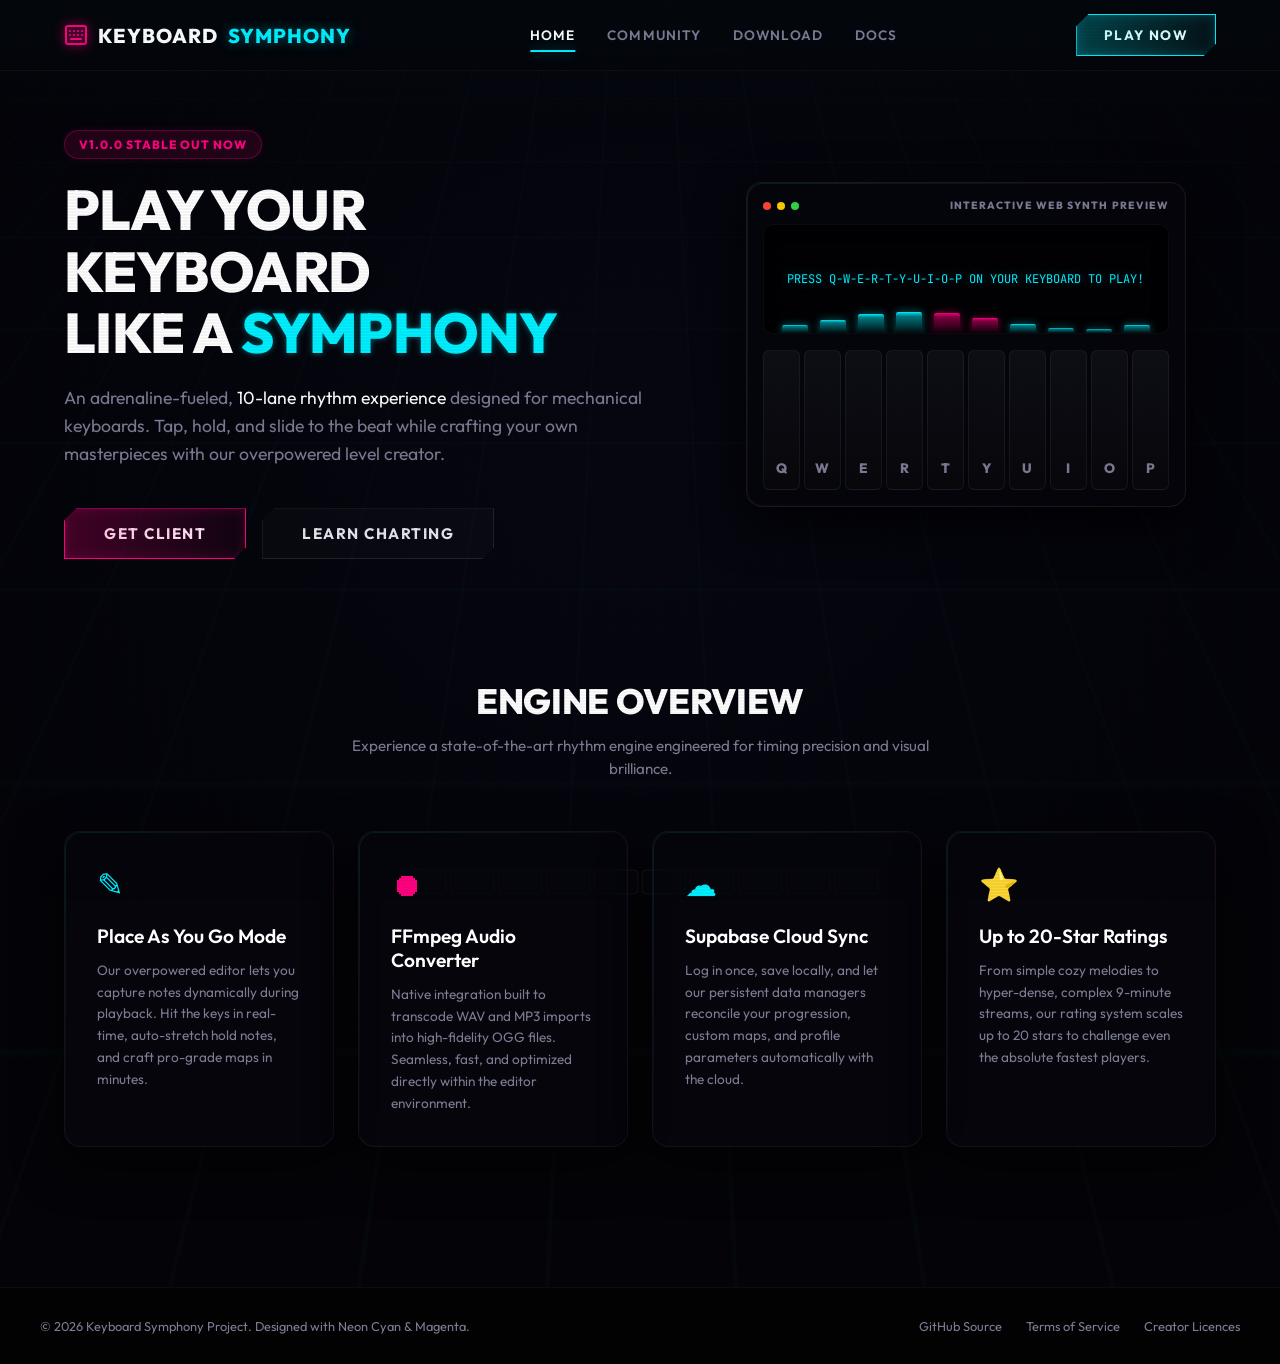
==== commit 288e0892: "Add cursor effects, visualizer and cyber grid Enhance background visuals and interactivity across th" ====
--- a/index.html
+++ b/index.html
@@ -15,23 +15,27 @@
     <!-- Reactive Backdrop Particle Canvas -->
     <canvas id="particle-canvas"></canvas>
 
+    <!-- AAA Backdrop Cyber Grid & Scanline -->
+    <div class="cyber-grid"></div>
+    <div class="cyber-scanline"></div>
+
     <!-- Glassmorphic Global Header Navigation -->
     <header class="header">
         <div class="header-container">
-            <a href="#/home" class="logo">
+            <a href="index.html" class="logo">
                 <svg width="24" height="24" viewBox="0 0 24 24" fill="none" stroke="currentColor" stroke-width="2" stroke-linecap="round" stroke-linejoin="round" class="logo-icon"><rect x="2" y="3" width="20" height="18" rx="2" ry="2"></rect><line x1="6" y1="8" x2="6" y2="8"></line><line x1="10" y1="8" x2="10" y2="8"></line><line x1="14" y1="8" x2="14" y2="8"></line><line x1="18" y1="8" x2="18" y2="8"></line><line x1="6" y1="12" x2="6" y2="12"></line><line x1="10" y1="12" x2="10" y2="12"></line><line x1="14" y1="12" x2="14" y2="12"></line><line x1="18" y1="12" x2="18" y2="12"></line><line x1="7" y1="16" x2="17" y2="16"></line></svg>
                 KEYBOARD <span>SYMPHONY</span>
             </a>
             
             <nav class="nav-menu">
-                <a href="#/home" class="nav-link active" id="nav-home">HOME</a>
-                <a href="#/community" class="nav-link" id="nav-community">COMMUNITY</a>
-                <a href="#/download" class="nav-link" id="nav-download">DOWNLOAD</a>
-                <a href="#/docs" class="nav-link" id="nav-docs">DOCS</a>
+                <a href="index.html" class="nav-link active" id="nav-home">HOME</a>
+                <a href="community.html" class="nav-link" id="nav-community">COMMUNITY</a>
+                <a href="download.html" class="nav-link" id="nav-download">DOWNLOAD</a>
+                <a href="docs.html" class="nav-link" id="nav-docs">DOCS</a>
             </nav>
 
             <div class="nav-actions">
-                <a href="#/download" class="btn-primary glow-cyan">PLAY NOW</a>
+                <a href="download.html" class="btn-primary glow-cyan">PLAY NOW</a>
                 <button class="mobile-menu-toggle" id="menu-toggle">
                     <span></span>
                     <span></span>
@@ -43,7 +47,6 @@
 
     <!-- Main Dynamic Content Wrapper -->
     <main class="main-content">
-        
         <!-- SECTION 1: HOME PAGE -->
         <section id="home" class="page-section active">
             <div class="hero-section">
@@ -54,8 +57,8 @@
                         An adrenaline-fueled, <span class="text-white">10-lane rhythm experience</span> designed for mechanical keyboards. Tap, hold, and slide to the beat while crafting your own masterpieces with our overpowered level creator.
                     </p>
                     <div class="hero-ctas">
-                        <a href="#/download" class="btn-primary btn-large glow-magenta">GET CLIENT</a>
-                        <a href="#/docs" class="btn-secondary btn-large">LEARN CHARTING</a>
+                        <a href="download.html" class="btn-primary btn-large glow-magenta">GET CLIENT</a>
+                        <a href="docs.html" class="btn-secondary btn-large">LEARN CHARTING</a>
                     </div>
                 </div>
 
@@ -70,6 +73,18 @@
                         </div>
                         <div class="synth-screen">
                             <div class="screen-instructions" id="synth-status">PRESS Q-W-E-R-T-Y-U-I-O-P ON YOUR KEYBOARD TO PLAY!</div>
+                            <div class="synth-visualizer" id="synth-visualizer">
+                                <div class="vis-bar"></div>
+                                <div class="vis-bar"></div>
+                                <div class="vis-bar"></div>
+                                <div class="vis-bar"></div>
+                                <div class="vis-bar"></div>
+                                <div class="vis-bar"></div>
+                                <div class="vis-bar"></div>
+                                <div class="vis-bar"></div>
+                                <div class="vis-bar"></div>
+                                <div class="vis-bar"></div>
+                            </div>
                         </div>
                         <!-- Virtual 10-Lane Keyboard Slot Display -->
                         <div class="synth-lanes" id="keyboard-lanes">
@@ -118,213 +133,6 @@
                 </div>
             </div>
         </section>
-
-        <!-- SECTION 2: COMMUNITY PAGE -->
-        <section id="community" class="page-section">
-            <div class="community-layout">
-                <div class="community-main">
-                    <div class="section-header">
-                        <h2 class="section-title">COMMUNITY CREATIONS</h2>
-                        <p class="section-desc">Search, download, and compete on the absolute most challenging custom charts uploaded by members.</p>
-                    </div>
-                    
-                    <div class="search-bar-container glass-card">
-                        <input type="text" id="chart-search" placeholder="Search level name, artist, or creator...">
-                        <select id="star-filter">
-                            <option value="all">All Difficulties</option>
-                            <option value="easy">Easy (1 - 5 Stars)</option>
-                            <option value="medium">Medium (6 - 12 Stars)</option>
-                            <option value="hard">Hard (13 - 18 Stars)</option>
-                            <option value="expert">Godlike (19 - 20 Stars)</option>
-                        </select>
-                    </div>
-
-                    <!-- Custom levels list -->
-                    <div class="charts-grid" id="charts-container">
-                        <!-- Filled dynamically by JavaScript -->
-                    </div>
-                </div>
-
-                <div class="community-sidebar">
-                    <!-- Creator Leaderboard -->
-                    <div class="glass-card leaderboard-card">
-                        <h3>🏆 CREATOR LEADERBOARD</h3>
-                        <div class="leaderboard-list" id="leaderboard-container">
-                            <!-- Filled dynamically by JavaScript -->
-                        </div>
-                    </div>
-
-                    <!-- Game Statistics Summary -->
-                    <div class="glass-card stats-summary-card">
-                        <h3>📊 ENGINE REALTIME STATS</h3>
-                        <div class="stat-row">
-                            <span>Total Members</span>
-                            <strong class="text-cyan">3,492</strong>
-                        </div>
-                        <div class="stat-row">
-                            <span>Uploaded Charts</span>
-                            <strong class="text-magenta">841</strong>
-                        </div>
-                        <div class="stat-row">
-                            <span>Stars Handed Out</span>
-                            <strong class="text-cyan">182K</strong>
-                        </div>
-                    </div>
-                </div>
-            </div>
-        </section>
-
-        <!-- SECTION 3: DOWNLOAD PAGE -->
-        <section id="download" class="page-section">
-            <div class="download-container">
-                <div class="section-header">
-                    <h2 class="section-title">CHOOSE YOUR STAGE</h2>
-                    <p class="section-desc">Download the client launcher for Windows or browse the open-source repository.</p>
-                </div>
-                
-                <div class="download-grid">
-                    <div class="glass-card download-card glow-cyan">
-                        <div class="platform-badge">RECOMMENDED</div>
-                        <div class="dl-icon">❖</div>
-                        <h3>Windows Client Installer</h3>
-                        <p>Fully bundled build featuring Godot 4 high-fidelity rendering, native input polling, and local session persistence. Includes automated game updates.</p>
-                        <span class="file-info">Size: 42.4 MB • Format: .msi</span>
-                        <a href="#" class="btn-primary glow-cyan btn-full margin-top-auto">DOWNLOAD FOR WINDOWS</a>
-                    </div>
-
-                    <div class="glass-card download-card glow-magenta">
-                        <div class="platform-badge zip">PORTABLE</div>
-                        <div class="dl-icon">⚡</div>
-                        <h3>Windows Standalone ZIP</h3>
-                        <p>No installer required. Simply download the compressed level editor client, extract the contents, double click the executable, and jump straight into mapping.</p>
-                        <span class="file-info">Size: 39.8 MB • Format: .zip</span>
-                        <a href="#" class="btn-primary glow-magenta btn-full margin-top-auto">DOWNLOAD STANDALONE</a>
-                    </div>
-                </div>
-
-                <!-- System Requirements & Specs -->
-                <div class="requirements-box glass-card">
-                    <h3>SYSTEM SPECIFICATIONS</h3>
-                    <div class="specs-grid">
-                        <div class="spec-col">
-                            <h4>MINIMUM REQUIREMENTS</h4>
-                            <ul>
-                                <li><strong>OS:</strong> Windows 10/11 64-bit</li>
-                                <li><strong>Processor:</strong> Dual Core 2.0 GHz</li>
-                                <li><strong>Memory:</strong> 4 GB RAM</li>
-                                <li><strong>Graphics:</strong> DX11 compatible GPU (Intel HD 500+)</li>
-                                <li><strong>Storage:</strong> 200 MB free space</li>
-                            </ul>
-                        </div>
-                        <div class="spec-col">
-                            <h4>RECOMMENDED</h4>
-                            <ul>
-                                <li><strong>OS:</strong> Windows 11 64-bit</li>
-                                <li><strong>Processor:</strong> Quad Core 3.0 GHz+</li>
-                                <li><strong>Memory:</strong> 8 GB RAM</li>
-                                <li><strong>Graphics:</strong> Dedicated GPU (GTX 1050 / RX 560)</li>
-                                <li><strong>Keyboard:</strong> N-Key Rollover (NKRO) Mechanical</li>
-                            </ul>
-                        </div>
-                    </div>
-                </div>
-            </div>
-        </section>
-
-        <!-- SECTION 4: DOCUMENTATION PAGE -->
-        <section id="docs" class="page-section">
-            <div class="docs-layout">
-                <!-- Documentation Sidebar -->
-                <aside class="docs-sidebar glass-card">
-                    <ul class="docs-nav-list">
-                        <li><a href="#doc-intro" class="docs-nav-link active" id="link-doc-intro">Getting Started</a></li>
-                        <li><a href="#doc-keyboard" class="docs-nav-link" id="link-doc-keyboard">Keyboard Bindings</a></li>
-                        <li><a href="#doc-editor" class="docs-nav-link" id="link-doc-editor">Creator Level Editor</a></li>
-                        <li><a href="#doc-payg" class="docs-nav-link" id="link-doc-payg">Place As You Go Mode</a></li>
-                        <li><a href="#doc-ffmpeg" class="docs-nav-link" id="link-doc-ffmpeg">Audio Formats & FFmpeg</a></li>
-                        <li><a href="#doc-database" class="docs-nav-link" id="link-doc-database">Cloud Integration</a></li>
-                    </ul>
-                </aside>
-
-                <!-- Documentation Content Cards -->
-                <div class="docs-main">
-                    <article id="doc-intro" class="doc-article active">
-                        <h2>Getting Started</h2>
-                        <p>Welcome to <strong>Keyboard Symphony</strong>, a rhythm adventure crafted strictly for mechanical and high-refresh keyboard layouts. Unlike standard 4-key rhythm systems, Keyboard Symphony leverages a full <strong>10-lane grid</strong> matching your keyboard's home/top row keys.</p>
-                        <p>To begin playing, download the desktop client launcher, register a new player profile (or log in offline), and load up the default levels or import custom community charts.</p>
-                        <div class="alert-box note">
-                            <strong>NOTE:</strong> Ensure your mechanical keyboard supports <strong>N-Key Rollover (NKRO)</strong> to play chords requiring 5+ simultaneous keys accurately.
-                        </div>
-                    </article>
-
-                    <article id="doc-keyboard" class="doc-article">
-                        <h2>Keyboard Bindings</h2>
-                        <p>The standard layout utilizes the top row of alphabetical keys. These map chronologically to the 10 game lanes moving from left to right:</p>
-                        
-                        <div class="kb-visualizer-container">
-                            <div class="kb-row">
-                                <div class="kb-key cyan">Q</div>
-                                <div class="kb-key cyan">W</div>
-                                <div class="kb-key cyan">E</div>
-                                <div class="kb-key cyan">R</div>
-                                <div class="kb-key magenta">T</div>
-                                <div class="kb-key magenta">Y</div>
-                                <div class="kb-key cyan">U</div>
-                                <div class="kb-key cyan">I</div>
-                                <div class="kb-key cyan">O</div>
-                                <div class="kb-key cyan">P</div>
-                            </div>
-                        </div>
-
-                        <p>Additionally, lanes <strong>11 and 12</strong> are reserved for screen camera shakes, lighting drops, and specialty environmental particle effects. These lanes do not require key bindings during active play; they are handled automatically by the rhythm rendering pipeline when the visualizer notes pass the active hitbar.</p>
-                    </article>
-
-                    <article id="doc-editor" class="doc-article">
-                        <h2>Creator Level Editor</h2>
-                        <p>Unleash your inner beat creator with our <strong>Level Editor</strong>. Inside the editor dashboard, you can import level assets, set your BPM timings, and configure complex grid configurations.</p>
-                        <h3>Key Editor Shortcuts:</h3>
-                        <ul>
-                            <li><strong>Left Click</strong>: Select a note to enter Edit Mode, or click an empty space in edit mode to toggle Spawn Mode.</li>
-                            <li><strong>Right Click</strong>: Remove/delete notes instantly from the active grid.</li>
-                            <li><strong>Space</strong>: Toggle song playback (Play/Stop).</li>
-                            <li><strong>Mouse Scroll</strong>: Vertically zoom or scroll the note timeline.</li>
-                        </ul>
-                    </article>
-
-                    <article id="doc-payg" class="doc-article">
-                        <h2>Place As You Go Mode (PAYGM)</h2>
-                        <p>Recording complex streams manually can be tedious. <strong>PAYG Mode</strong> allows creators to record their chart in real-time:</p>
-                        <ol>
-                            <li>Click the <strong>⏺ RECORD (PAYG)</strong> button on the editor sidebar.</li>
-                            <li>A <strong>3-second countdown</strong> will trigger, letting you prep your hands.</li>
-                            <li>The playback playhead starts moving. Tap keys in rhythm to place single beat notes.</li>
-                            <li>Hold a key down for longer than <strong>0.5 beats</strong> to automatically stretch it into a glowing <strong>Hold Note</strong> until you release the key!</li>
-                        </ol>
-                    </article>
-
-                    <article id="doc-ffmpeg" class="doc-article">
-                        <h2>Audio Formats & FFmpeg Integration</h2>
-                        <p>To avoid playback stutters, Keyboard Symphony enforces <strong>strict OGG audio requirements</strong>. If you select a `.mp3` or `.wav` song to map:</p>
-                        <ol>
-                            <li>The editor automatically prompts: <em>"The selected audio is not in OGG format. Would you like the game to convert/rename it to .ogg automatically?"</em></li>
-                            <li><strong>Clicking Yes</strong>: Invokes the local system's <strong>FFmpeg</strong> engine synchronously to transcode the file:
-                                <code>ffmpeg -y -i input.mp3 -c:a libvorbis -qscale:a 5 output.ogg</code>
-                            </li>
-                            <li><strong>Clicking No</strong>: Discards the import entirely to ensure timing integrity.</li>
-                        </ol>
-                    </article>
-
-                    <article id="doc-database" class="doc-article">
-                        <h2>Cloud Integration & Sync</h2>
-                        <p>Keyboard Symphony features a fully automated, offline-first backend powered by <strong>Supabase Auth & Database APIs</strong>:</p>
-                        <ul>
-                            <li><strong>Local Session Encryption</strong>: Stores user JWT credentials securely using AES-256 local configuration.</li>
-                            <li><strong>SyncManager Reconciliation</strong>: Whenever you launch the game or complete a level, the game checks your local timestamp against the database and cloud syncs your stars, member stats, XP levels, and custom charts automatically.</li>
-                        </ul>
-                    </article>
-                </div>
-            </div>
-        </article>
     </main>
 
     <!-- Global Footer -->
@@ -332,9 +140,9 @@
         <div class="footer-container">
             <p>© 2026 Keyboard Symphony Project. Designed with Neon Cyan & Magenta.</p>
             <div class="footer-links">
-                <a href="#/docs">GitHub Source</a>
-                <a href="#/docs">Terms of Service</a>
-                <a href="#/docs">Creator Licences</a>
+                <a href="docs.html">GitHub Source</a>
+                <a href="docs.html">Terms of Service</a>
+                <a href="docs.html">Creator Licences</a>
             </div>
         </div>
     </footer>
--- a/style.css
+++ b/style.css
@@ -4,31 +4,111 @@
 
 /* Design Tokens & CSS Variables */
 :root {
-    --bg-base: #06060a;
-    --bg-darker: #030305;
-    --bg-glass: rgba(10, 10, 18, 0.65);
-    --bg-glass-heavy: rgba(8, 8, 14, 0.85);
-    --border-glass: rgba(255, 255, 255, 0.06);
-    --border-active-cyan: rgba(0, 240, 255, 0.5);
-    --border-active-magenta: rgba(255, 0, 127, 0.5);
-    
-    /* Neon Curated Color Palettes */
+    --bg-base: #040408;
+    --bg-darker: #020203;
+    --bg-glass: rgba(6, 6, 12, 0.75);
+    --bg-glass-heavy: rgba(4, 4, 8, 0.9);
+    --border-glass: rgba(255, 255, 255, 0.04);
+    --border-active-cyan: rgba(0, 240, 255, 0.65);
+    --border-active-magenta: rgba(255, 0, 127, 0.65);
+    
+    /* Neon Curated Color Palettes & HSL codes for transparency styling */
     --neon-cyan: #00f0ff;
+    --neon-cyan-hsl: 184, 100%, 50%;
     --neon-magenta: #ff007f;
+    --neon-magenta-hsl: 330, 100%, 50%;
     --neon-yellow: #ffb900;
-    --text-main: #e2e2ec;
-    --text-muted: #8e8e9f;
-    
-    /* Premium Box Shadows & Glows */
+    --text-main: #e6e6f0;
+    --text-muted: #7c7c94;
+    
+    /* Premium Box Shadows & Layered AAA Glows */
     --glow-cyan: 0 0 12px rgba(0, 240, 255, 0.35), 0 0 24px rgba(0, 240, 255, 0.15);
+    --glow-cyan-heavy: 0 0 20px rgba(0, 240, 255, 0.6), 0 0 40px rgba(0, 240, 255, 0.3);
     --glow-magenta: 0 0 12px rgba(255, 0, 127, 0.35), 0 0 24px rgba(255, 0, 127, 0.15);
+    --glow-magenta-heavy: 0 0 20px rgba(255, 0, 127, 0.6), 0 0 40px rgba(255, 0, 127, 0.3);
     --glow-yellow: 0 0 12px rgba(255, 185, 0, 0.35);
-    --shadow-premium: 0 8px 32px 0 rgba(0, 0, 0, 0.5);
+    --shadow-premium: 0 16px 48px 0 rgba(0, 0, 0, 0.7);
     
     /* Layout & Animation Specs */
-    --transition-smooth: all 0.35s cubic-bezier(0.25, 0.8, 0.25, 1);
-    --transition-snappy: all 0.15s ease-out;
+    --transition-smooth: all 0.4s cubic-bezier(0.16, 1, 0.3, 1);
+    --transition-snappy: all 0.18s cubic-bezier(0.25, 1, 0.5, 1);
     --max-width-content: 1200px;
+}
+
+/* Moving Scanline Overlay for visual AAA polish */
+.cyber-scanline {
+    position: fixed;
+    top: 0;
+    left: 0;
+    width: 100vw;
+    height: 100vh;
+    z-index: 9999;
+    pointer-events: none;
+    background: linear-gradient(
+        rgba(18, 16, 16, 0) 50%, 
+        rgba(0, 0, 0, 0.12) 50%
+    ), linear-gradient(
+        90deg, 
+        rgba(255, 0, 0, 0.015), 
+        rgba(0, 255, 0, 0.008), 
+        rgba(0, 0, 255, 0.015)
+    );
+    background-size: 100% 3px, 6px 100%;
+    opacity: 0.35;
+}
+
+.cyber-scanline::before {
+    content: '';
+    position: absolute;
+    top: 0;
+    left: 0;
+    width: 100%;
+    height: 120px;
+    background: linear-gradient(to bottom, rgba(0, 240, 255, 0.05) 0%, transparent 100%);
+    animation: scanline-move 10s linear infinite;
+    pointer-events: none;
+}
+
+@keyframes scanline-move {
+    0% { transform: translateY(-120px); }
+    100% { transform: translateY(100vh); }
+}
+
+/* Background Particle Canvas & AAA Cyber Grid Overlay */
+#particle-canvas {
+    position: fixed;
+    top: 0;
+    left: 0;
+    width: 100vw;
+    height: 100vh;
+    z-index: -3;
+    pointer-events: none;
+    background: radial-gradient(circle at 50% 50%, #080914 0%, #020204 100%);
+}
+
+/* AAA Moving Perspective Cyber Grid Backdrop */
+.cyber-grid {
+    position: fixed;
+    top: 0;
+    left: 0;
+    width: 100vw;
+    height: 100vh;
+    z-index: -2;
+    pointer-events: none;
+    background-image: 
+        linear-gradient(rgba(0, 240, 255, 0.02) 1px, transparent 1px),
+        linear-gradient(90deg, rgba(0, 240, 255, 0.02) 1px, transparent 1px);
+    background-size: 60px 60px;
+    background-position: center center;
+    transform: perspective(600px) rotateX(45deg);
+    transform-origin: top center;
+    opacity: 0.75;
+    animation: grid-scroll 24s linear infinite;
+}
+
+@keyframes grid-scroll {
+    from { background-position: center 0px; }
+    to { background-position: center 1440px; }
 }
 
 /* Reset and Global Styles */
@@ -76,107 +156,160 @@
     box-shadow: var(--glow-cyan);
 }
 
-/* Background Particle Canvas */
-#particle-canvas {
-    position: fixed;
-    top: 0;
-    left: 0;
-    width: 100vw;
-    height: 100vh;
-    z-index: -1;
-    pointer-events: none;
-    background: radial-gradient(circle at 50% 50%, #0d0e19 0%, #040407 100%);
-}
-
 /* ==========================================================================
    COMPONENTS: Premium Glassmorphic Cards & Buttons
    ========================================================================== */
 .glass-card {
+    position: relative;
     background: var(--bg-glass);
-    backdrop-filter: blur(14px);
-    -webkit-backdrop-filter: blur(14px);
-    border: 1px solid var(--border-glass);
+    backdrop-filter: blur(20px);
+    -webkit-backdrop-filter: blur(20px);
     border-radius: 16px;
     box-shadow: var(--shadow-premium);
     transition: var(--transition-smooth);
-}
-
-/* Neon Glow Button - Cyan */
+    border: 1px solid rgba(255, 255, 255, 0.03);
+}
+
+.glass-card::before {
+    content: '';
+    position: absolute;
+    inset: 0;
+    border-radius: inherit;
+    padding: 1px;
+    background: linear-gradient(135deg, rgba(0, 240, 255, 0.2) 0%, rgba(255, 0, 127, 0.1) 50%, transparent 100%);
+    -webkit-mask: linear-gradient(#fff 0 0) content-box, linear-gradient(#fff 0 0);
+    -webkit-mask-composite: xor;
+    mask-composite: exclude;
+    pointer-events: none;
+    opacity: 0.6;
+    transition: var(--transition-smooth);
+}
+
+.glass-card:hover {
+    transform: translateY(-4px);
+    box-shadow: 0 20px 40px rgba(0, 0, 0, 0.6);
+}
+
+.glass-card:hover::before {
+    opacity: 1;
+    background: linear-gradient(135deg, var(--neon-cyan) 0%, var(--neon-magenta) 50%, var(--neon-cyan) 100%);
+}
+
+/* Neon Glow Button - AAA Sci-Fi Clipped Profile */
 .btn-primary {
     display: inline-flex;
     align-items: center;
     justify-content: center;
-    padding: 10px 24px;
-    font-weight: 600;
-    font-size: 0.9rem;
-    letter-spacing: 0.05em;
+    padding: 12px 28px;
+    font-weight: 700;
+    font-size: 0.85rem;
+    letter-spacing: 0.1em;
     text-transform: uppercase;
     text-decoration: none;
     color: #ffffff;
     background: transparent;
-    border: 1.5px solid var(--neon-cyan);
-    border-radius: 8px;
     cursor: pointer;
     transition: var(--transition-smooth);
-    box-shadow: inset 0 0 0 rgba(0, 240, 255, 0);
-}
-
-.btn-primary.glow-cyan {
-    box-shadow: var(--glow-cyan);
-    text-shadow: 0 0 4px rgba(255, 255, 255, 0.5);
+    position: relative;
+    clip-path: polygon(12px 0px, 100% 0px, 100% calc(100% - 12px), calc(100% - 12px) 100%, 0px 100%, 0px 12px);
+    border: none;
+}
+
+.btn-primary::before {
+    content: '';
+    position: absolute;
+    inset: 0;
+    background: linear-gradient(90deg, rgba(0, 240, 255, 0.15) 0%, rgba(255, 0, 127, 0.05) 100%);
+    border: 1.5px solid var(--neon-cyan);
+    clip-path: inherit;
+    z-index: 1;
+    pointer-events: none;
+    transition: var(--transition-smooth);
+}
+
+.btn-primary.glow-cyan::before {
+    border-color: var(--neon-cyan);
+    background: linear-gradient(90deg, rgba(0, 240, 255, 0.25) 0%, rgba(0, 240, 255, 0.05) 100%);
+    box-shadow: inset 0 0 12px rgba(0, 240, 255, 0.2);
+}
+
+.btn-primary.glow-cyan:hover::before {
+    background: var(--neon-cyan);
+    border-color: var(--neon-cyan);
+    box-shadow: var(--glow-cyan-heavy);
 }
 
 .btn-primary.glow-cyan:hover {
-    background: var(--neon-cyan);
     color: var(--bg-base);
-    box-shadow: 0 0 20px rgba(0, 240, 255, 0.7), 0 0 40px rgba(0, 240, 255, 0.3);
-    text-shadow: none;
     transform: translateY(-2px);
+    filter: drop-shadow(0 0 10px rgba(0, 240, 255, 0.5));
 }
 
 /* Neon Glow Button - Magenta */
-.btn-primary.glow-magenta {
+.btn-primary.glow-magenta::before {
     border-color: var(--neon-magenta);
-    box-shadow: var(--glow-magenta);
+    background: linear-gradient(90deg, rgba(255, 0, 127, 0.25) 0%, rgba(255, 0, 127, 0.05) 100%);
+    box-shadow: inset 0 0 12px rgba(255, 0, 127, 0.2);
+}
+
+.btn-primary.glow-magenta:hover::before {
+    background: var(--neon-magenta);
+    border-color: var(--neon-magenta);
+    box-shadow: var(--glow-magenta-heavy);
 }
 
 .btn-primary.glow-magenta:hover {
-    background: var(--neon-magenta);
-    color: #ffffff;
-    box-shadow: 0 0 20px rgba(255, 0, 127, 0.7), 0 0 40px rgba(255, 0, 127, 0.3);
-    text-shadow: none;
+    color: #ffffff;
     transform: translateY(-2px);
-}
-
-/* Secondary Button - Subtle Grey Glass */
+    filter: drop-shadow(0 0 10px rgba(255, 0, 127, 0.5));
+}
+
+/* Secondary Button - Subtle Grey Glass with AAA clipped corners */
 .btn-secondary {
     display: inline-flex;
     align-items: center;
     justify-content: center;
-    padding: 10px 24px;
-    font-weight: 600;
-    font-size: 0.9rem;
-    letter-spacing: 0.05em;
+    padding: 12px 28px;
+    font-weight: 700;
+    font-size: 0.85rem;
+    letter-spacing: 0.1em;
     text-transform: uppercase;
     text-decoration: none;
     color: var(--text-main);
-    background: rgba(255, 255, 255, 0.03);
-    border: 1.5px solid rgba(255, 255, 255, 0.15);
-    border-radius: 8px;
+    background: transparent;
     cursor: pointer;
     transition: var(--transition-smooth);
+    position: relative;
+    clip-path: polygon(12px 0px, 100% 0px, 100% calc(100% - 12px), calc(100% - 12px) 100%, 0px 100%, 0px 12px);
+    border: none;
+}
+
+.btn-secondary::before {
+    content: '';
+    position: absolute;
+    inset: 0;
+    background: rgba(255, 255, 255, 0.02);
+    border: 1.5px solid rgba(255, 255, 255, 0.1);
+    clip-path: inherit;
+    z-index: 1;
+    pointer-events: none;
+    transition: var(--transition-smooth);
+}
+
+.btn-secondary:hover::before {
+    background: rgba(255, 255, 255, 0.08);
+    border-color: rgba(255, 255, 255, 0.35);
 }
 
 .btn-secondary:hover {
-    background: rgba(255, 255, 255, 0.08);
-    border-color: rgba(255, 255, 255, 0.4);
+    color: #ffffff;
     transform: translateY(-2px);
+    filter: drop-shadow(0 0 8px rgba(255, 255, 255, 0.15));
 }
 
 .btn-large {
-    padding: 14px 36px;
-    font-size: 1rem;
-    border-radius: 10px;
+    padding: 16px 40px;
+    font-size: 0.95rem;
 }
 
 .btn-full {
@@ -442,25 +575,61 @@
 }
 
 .synth-screen {
+    position: relative;
     height: 110px;
-    background: #030306;
-    border: 1px solid rgba(255, 255, 255, 0.05);
+    background: #020204;
+    border: 1px solid rgba(255, 255, 255, 0.04);
     border-radius: 10px;
     display: flex;
+    flex-direction: column;
     align-items: center;
     justify-content: center;
     padding: 16px;
     margin-bottom: 16px;
     box-shadow: inset 0 0 15px rgba(0, 0, 0, 0.9);
+    overflow: hidden;
 }
 
 .screen-instructions {
     font-family: 'JetBrains Mono', monospace;
-    font-size: 0.8rem;
+    font-size: 0.75rem;
     color: var(--neon-cyan);
     text-shadow: var(--glow-cyan);
     text-align: center;
     line-height: 1.5;
+    z-index: 2;
+    pointer-events: none;
+    transition: var(--transition-smooth);
+}
+
+/* Holographic dynamic equalizer */
+.synth-visualizer {
+    position: absolute;
+    bottom: 0;
+    left: 0;
+    width: 100%;
+    height: 100%;
+    display: flex;
+    align-items: flex-end;
+    justify-content: space-around;
+    padding: 0 12px;
+    box-sizing: border-box;
+    z-index: 1;
+    pointer-events: none;
+}
+
+.vis-bar {
+    width: 7%;
+    height: 4%;
+    background: linear-gradient(0deg, rgba(0, 240, 255, 0.05) 0%, rgba(0, 240, 255, 0.5) 80%, var(--neon-cyan) 100%);
+    box-shadow: 0 0 8px rgba(0, 240, 255, 0.4);
+    border-radius: 2px 2px 0 0;
+    transition: height 0.1s cubic-bezier(0.16, 1, 0.3, 1);
+}
+
+.vis-bar:nth-child(5), .vis-bar:nth-child(6) {
+    background: linear-gradient(0deg, rgba(255, 0, 127, 0.05) 0%, rgba(255, 0, 127, 0.5) 80%, var(--neon-magenta) 100%);
+    box-shadow: 0 0 8px rgba(255, 0, 127, 0.4);
 }
 
 /* virtual 10 lanes display */
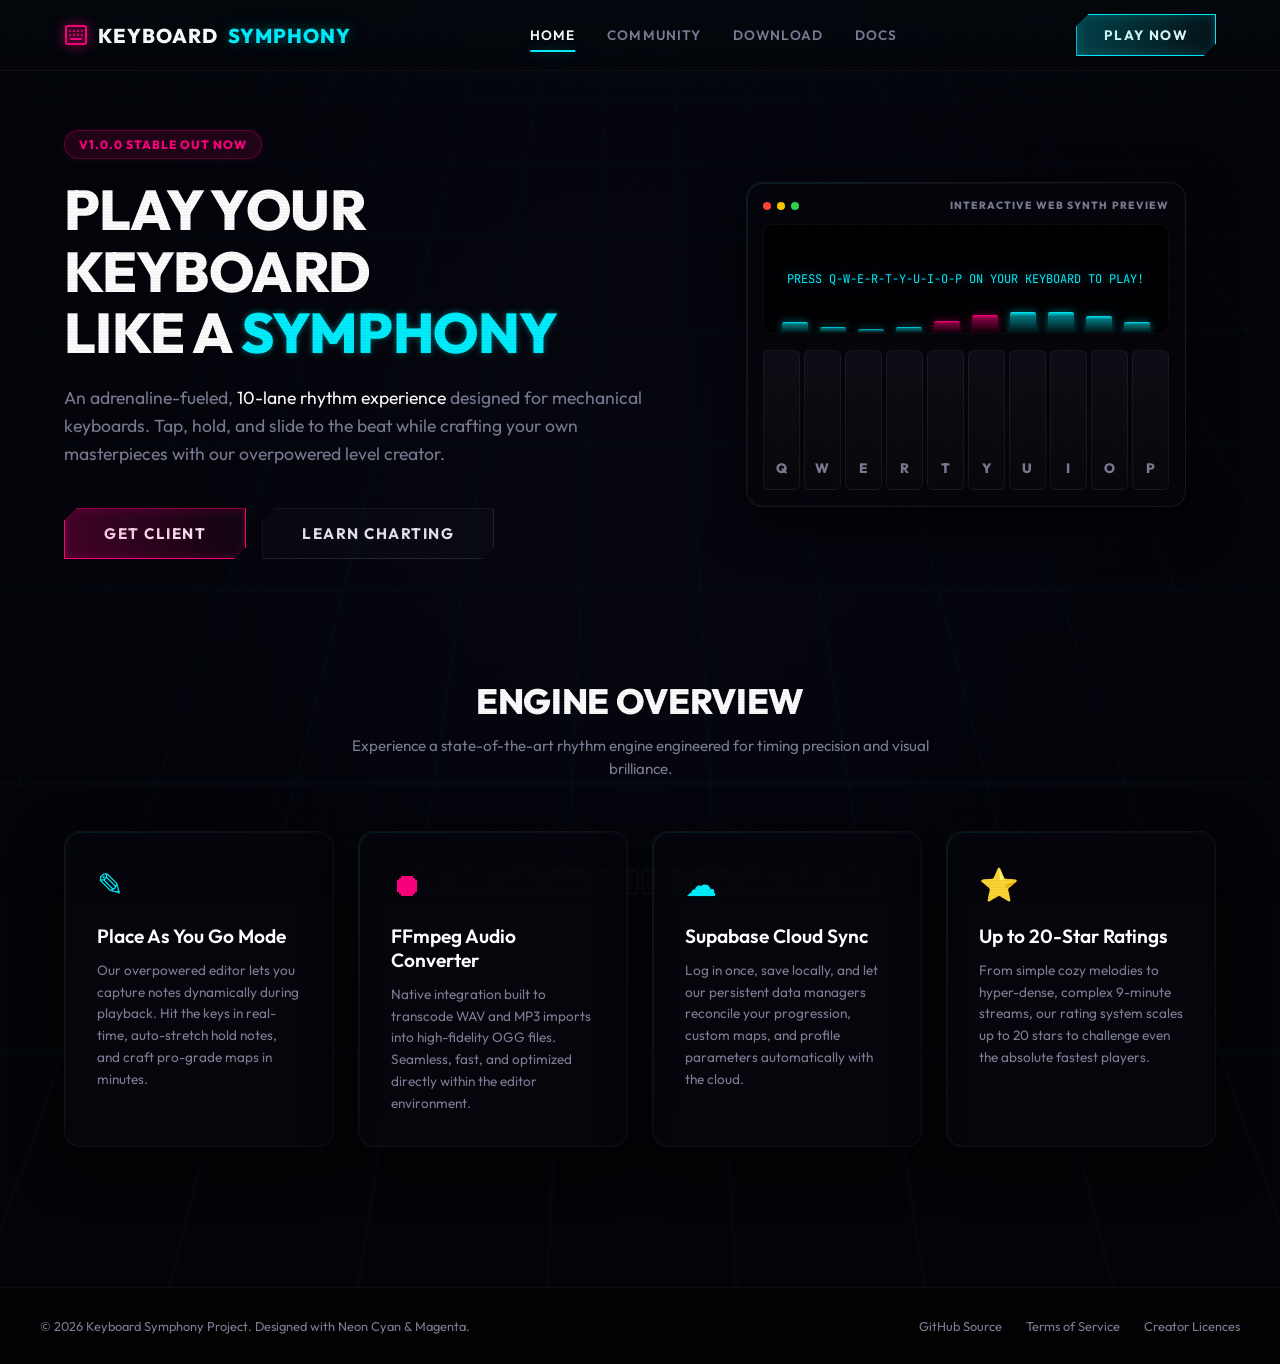
==== commit c9746c7f: "Transitions!" ====
--- a/index.html
+++ b/index.html
@@ -12,6 +12,9 @@
     <link rel="stylesheet" href="style.css">
 </head>
 <body>
+    <!-- AAA Scene Transition Overlay (Godot-style) -->
+    <div class="scene-transition-overlay"></div>
+
     <!-- Reactive Backdrop Particle Canvas -->
     <canvas id="particle-canvas"></canvas>
 
--- a/style.css
+++ b/style.css
@@ -74,6 +74,35 @@
     100% { transform: translateY(100vh); }
 }
 
+/* =========================================================================
+   AAA SCENE TRANSITION WIPE OVERLAY (Godot-style)
+   ========================================================================= */
+.scene-transition-overlay {
+    position: fixed;
+    top: 0;
+    left: -50vw;
+    width: 200vw;
+    height: 100vh;
+    background: linear-gradient(135deg, #00f0ff, #ff007f);
+    z-index: 999999;
+    pointer-events: none;
+    transform: skewX(-20deg) translateX(0%); /* Starts fully covering the page */
+    box-shadow: 0 0 100px rgba(0, 240, 255, 0.45);
+    will-change: transform;
+}
+
+/* Exit Swipe: transitioning to covered state */
+.scene-transition-overlay.hold {
+    transform: skewX(-20deg) translateX(0%) !important;
+    transition: transform 0.5s cubic-bezier(0.85, 0, 0.15, 1) !important;
+}
+
+/* Entrance Swipe: sliding off to the right */
+.scene-transition-overlay.entrance {
+    transform: skewX(-20deg) translateX(110%) !important;
+    transition: transform 0.55s cubic-bezier(0.85, 0, 0.15, 1) !important;
+}
+
 /* Background Particle Canvas & AAA Cyber Grid Overlay */
 #particle-canvas {
     position: fixed;
@@ -1235,6 +1264,42 @@
     margin-right: 6px;
 }
 
+/* High-tech Wiki Table */
+.wiki-table {
+    width: 100%;
+    border-collapse: collapse;
+    margin: 24px 0;
+    font-size: 0.85rem;
+    background: rgba(255, 255, 255, 0.01);
+    border-radius: 10px;
+    overflow: hidden;
+    border: 1.5px solid rgba(255, 255, 255, 0.04);
+}
+
+.wiki-table th, .wiki-table td {
+    padding: 14px 18px;
+    text-align: left;
+    border-bottom: 1px solid rgba(255, 255, 255, 0.04);
+}
+
+.wiki-table th {
+    background: rgba(0, 240, 255, 0.04);
+    color: var(--neon-cyan);
+    font-weight: 700;
+    text-transform: uppercase;
+    font-size: 0.75rem;
+    letter-spacing: 0.08em;
+    border-bottom: 1.5px solid rgba(0, 240, 255, 0.15);
+}
+
+.wiki-table tbody tr:hover {
+    background: rgba(255, 255, 255, 0.02);
+}
+
+.wiki-table td strong {
+    color: #ffffff;
+}
+
 /* Inline keyboard visualizer key */
 .kb-visualizer-container {
     background: #030306;
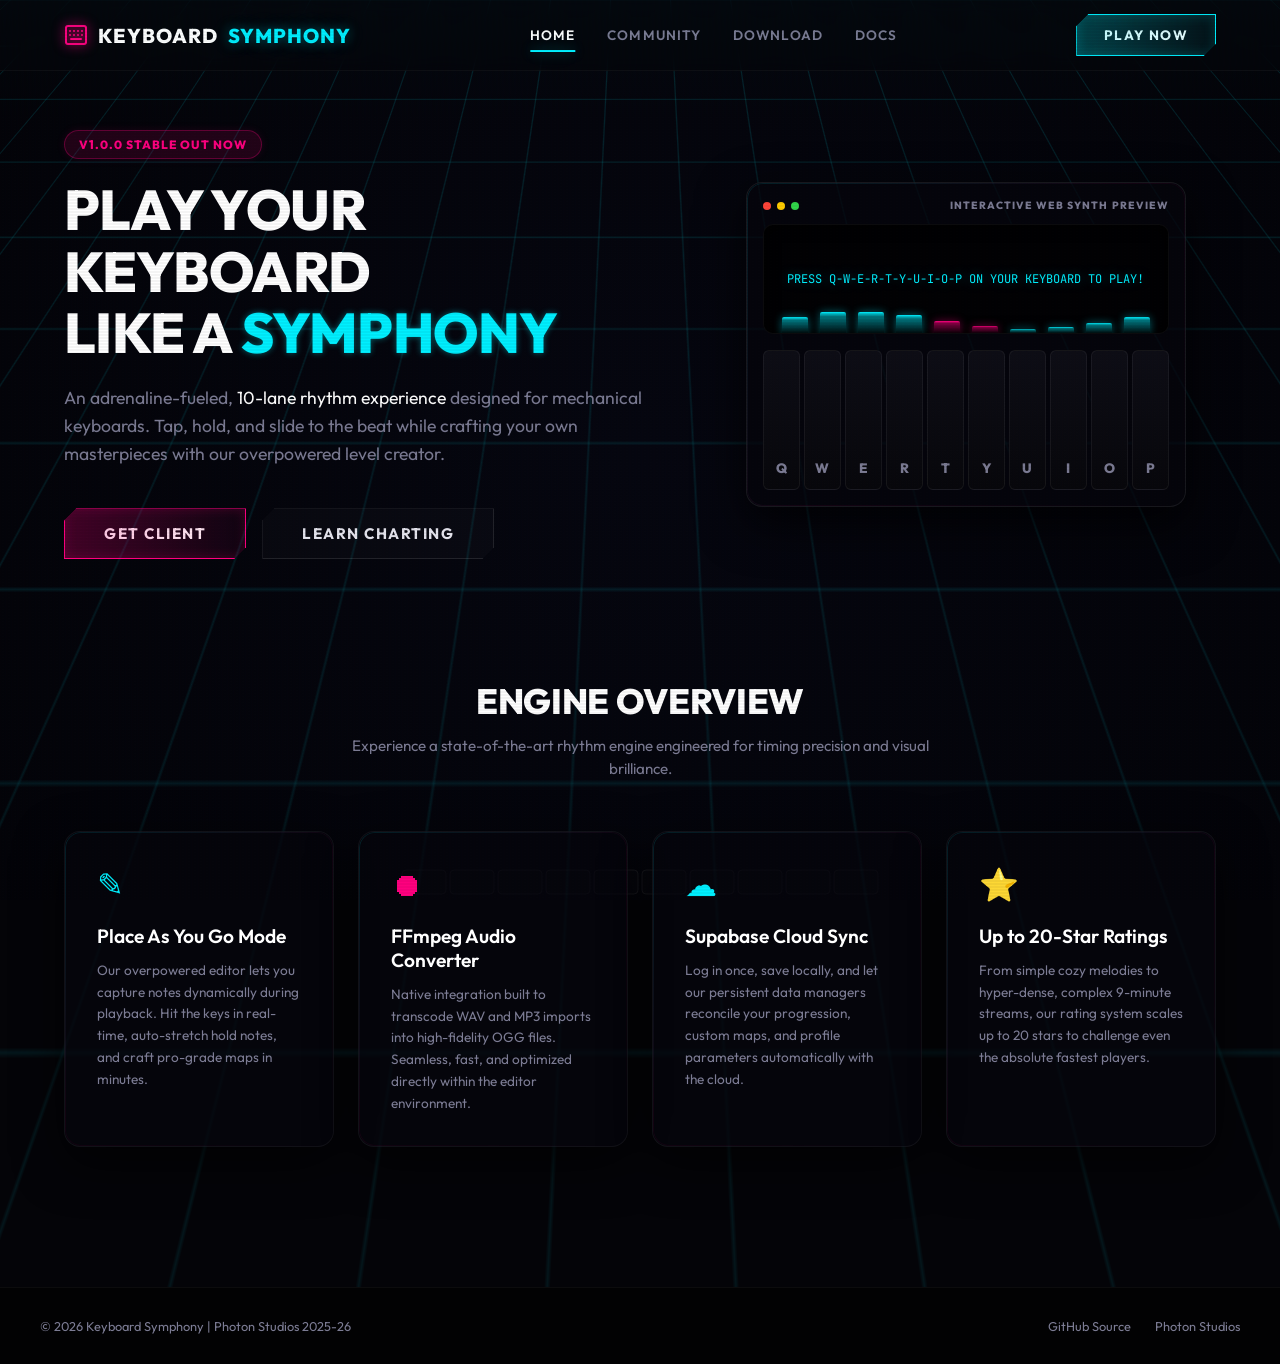
==== commit e0b72418: "Update Branding" ====
--- a/index.html
+++ b/index.html
@@ -3,7 +3,7 @@
 <head>
     <meta charset="UTF-8">
     <meta name="viewport" content="width=device-width, initial-scale=1.0">
-    <title>Keyboard Symphony | Premium 10-Lane Rhythm Experience</title>
+    <title>Keyboard Symphony</title>
     <meta name="description" content="Official homepage of Keyboard Symphony. Immerse yourself in a glowing 10-lane keyboard rhythm game, customize levels with the creator PAYG editor, and compete on global leaderboards.">
     <!-- Google Fonts for elite styling -->
     <link rel="preconnect" href="https://fonts.googleapis.com">
@@ -141,11 +141,10 @@
     <!-- Global Footer -->
     <footer class="footer">
         <div class="footer-container">
-            <p>© 2026 Keyboard Symphony Project. Designed with Neon Cyan & Magenta.</p>
+            <p>© 2026 Keyboard Symphony | Photon Studios 2025-26</p>
             <div class="footer-links">
-                <a href="docs.html">GitHub Source</a>
-                <a href="docs.html">Terms of Service</a>
-                <a href="docs.html">Creator Licences</a>
+                <a href="https://github.com/CreatorPoints/KeyboardSymphony">GitHub Source</a>
+				<a href="https://photonstudios.vercel.app/">Photon Studios</a>
             </div>
         </div>
     </footer>
--- a/style.css
+++ b/style.css
@@ -125,14 +125,17 @@
     z-index: -2;
     pointer-events: none;
     background-image: 
-        linear-gradient(rgba(0, 240, 255, 0.02) 1px, transparent 1px),
-        linear-gradient(90deg, rgba(0, 240, 255, 0.02) 1px, transparent 1px);
+        linear-gradient(rgba(0, 240, 255, 0.16) 1.5px, transparent 1.5px),
+        linear-gradient(90deg, rgba(0, 240, 255, 0.16) 1.5px, transparent 1.5px);
     background-size: 60px 60px;
     background-position: center center;
     transform: perspective(600px) rotateX(45deg);
     transform-origin: top center;
-    opacity: 0.75;
+    opacity: 0.9;
     animation: grid-scroll 24s linear infinite;
+    /* Premium depth fade: makes the grid fade beautifully as it recedes towards the horizon */
+    mask-image: linear-gradient(to bottom, rgba(0, 0, 0, 0.95) 0%, rgba(0, 0, 0, 0.25) 100%);
+    -webkit-mask-image: linear-gradient(to bottom, rgba(0, 0, 0, 0.95) 0%, rgba(0, 0, 0, 0.25) 100%);
 }
 
 @keyframes grid-scroll {
@@ -1233,15 +1236,16 @@
 
 .doc-article code {
     font-family: 'JetBrains Mono', monospace;
-    font-size: 0.8rem;
-    background: #030306;
-    border: 1px solid rgba(255, 255, 255, 0.05);
-    padding: 12px 16px;
-    border-radius: 8px;
-    display: block;
-    margin: 16px 0;
+    font-size: 0.85em;
+    background: rgba(4, 4, 8, 0.85);
+    border: 1.5px solid rgba(255, 255, 255, 0.05);
+    padding: 3px 7px;
+    border-radius: 6px;
+    display: inline-block;
     color: var(--neon-cyan);
-    overflow-x: auto;
+    vertical-align: middle;
+    margin: 0 4px;
+    word-break: break-all;
 }
 
 /* Alert dialog boxes */
@@ -1468,3 +1472,403 @@
         text-align: center;
     }
 }
+
+/* =========================================================================
+   AAA GLOBAL PLAYER LEADERBOARD
+   ========================================================================= */
+.leaderboard-layout {
+    display: flex;
+    flex-direction: column;
+    gap: 32px;
+    padding: 24px 0 60px 0;
+}
+
+.leaderboard-header-section {
+    display: flex;
+    justify-content: space-between;
+    align-items: center;
+    gap: 24px;
+    flex-wrap: wrap;
+}
+
+.sync-status-bar {
+    display: flex;
+    align-items: center;
+    gap: 16px;
+    padding: 12px 20px;
+    border-radius: 8px;
+    font-size: 0.9rem;
+    letter-spacing: 0.05em;
+    font-family: 'JetBrains Mono', monospace;
+    background: rgba(0, 0, 0, 0.4);
+}
+
+.sync-status-bar button {
+    font-size: 0.8rem;
+    padding: 6px 12px;
+    background: rgba(255, 255, 255, 0.05);
+    border-color: rgba(255, 255, 255, 0.15);
+}
+
+.sync-status-bar button:hover {
+    background: var(--neon-cyan);
+    color: var(--bg-dark);
+    box-shadow: var(--neon-shadow-cyan);
+}
+
+.leaderboard-controls {
+    display: flex;
+    justify-content: space-between;
+    align-items: center;
+    gap: 24px;
+    padding: 20px;
+    flex-wrap: wrap;
+}
+
+.search-box {
+    position: relative;
+    flex: 1;
+    min-width: 280px;
+}
+
+.search-box input {
+    width: 100%;
+    padding: 12px 16px 12px 48px;
+    background: rgba(0, 0, 0, 0.35);
+    border: 1px solid rgba(255, 255, 255, 0.08);
+    border-radius: 8px;
+    color: #fff;
+    font-family: 'Outfit', sans-serif;
+    font-size: 0.95rem;
+    transition: var(--transition-snappy);
+}
+
+.search-box input:focus {
+    border-color: var(--neon-magenta);
+    box-shadow: 0 0 15px rgba(255, 0, 127, 0.2);
+    outline: none;
+}
+
+.search-icon {
+    position: absolute;
+    left: 16px;
+    top: 50%;
+    transform: translateY(-50%);
+    color: rgba(255, 255, 255, 0.4);
+    pointer-events: none;
+}
+
+.category-tabs {
+    display: flex;
+    gap: 8px;
+    flex-wrap: wrap;
+}
+
+.cat-tab {
+    background: rgba(255, 255, 255, 0.02);
+    border: 1px solid rgba(255, 255, 255, 0.06);
+    padding: 10px 16px;
+    border-radius: 6px;
+    font-family: 'JetBrains Mono', monospace;
+    font-size: 0.8rem;
+    font-weight: 700;
+    color: rgba(255, 255, 255, 0.6);
+    cursor: pointer;
+    transition: var(--transition-snappy);
+    clip-path: polygon(0 0, 92% 0, 100% 35%, 100% 100%, 8% 100%, 0 65%);
+}
+
+.cat-tab:hover {
+    color: #fff;
+    background: rgba(255, 255, 255, 0.05);
+    border-color: rgba(255, 255, 255, 0.15);
+}
+
+.cat-tab.active {
+    background: linear-gradient(135deg, rgba(255, 0, 127, 0.1), rgba(0, 240, 255, 0.1));
+    border-color: var(--neon-cyan);
+    color: var(--neon-cyan);
+    text-shadow: 0 0 8px rgba(0, 240, 255, 0.4);
+    box-shadow: inset 0 0 10px rgba(0, 240, 255, 0.1);
+}
+
+.leaderboard-container {
+    padding: 0;
+    overflow: hidden;
+}
+
+.leaderboard-table-header {
+    display: flex;
+    align-items: center;
+    padding: 16px 24px;
+    background: rgba(255, 0, 127, 0.04);
+    border-bottom: 1px solid rgba(255, 255, 255, 0.08);
+    font-family: 'JetBrains Mono', monospace;
+    font-size: 0.85rem;
+    font-weight: 700;
+    letter-spacing: 0.05em;
+    color: var(--neon-magenta);
+    text-shadow: 0 0 10px rgba(255, 0, 127, 0.35);
+}
+
+.leaderboard-list {
+    display: flex;
+    flex-direction: column;
+}
+
+.player-row {
+    display: flex;
+    align-items: center;
+    padding: 18px 24px;
+    border-bottom: 1px solid rgba(255, 255, 255, 0.04);
+    transition: var(--transition-snappy);
+}
+
+.player-row:hover {
+    background: rgba(255, 255, 255, 0.02);
+}
+
+/* Column sizing alignments */
+.col-rank { width: 6%; font-family: 'JetBrains Mono', monospace; font-weight: 700; font-size: 1rem; color: rgba(255,255,255,0.4); }
+.col-player { width: 26%; display: flex; align-items: center; gap: 14px; }
+.col-tier { width: 14%; }
+.col-xp { width: 12%; font-family: 'JetBrains Mono', monospace; }
+.col-stars { width: 10%; font-family: 'JetBrains Mono', monospace; }
+.col-coins { width: 10%; font-family: 'JetBrains Mono', monospace; }
+.col-levels { width: 10%; font-family: 'JetBrains Mono', monospace; }
+.col-joined { width: 12%; font-family: 'JetBrains Mono', monospace; font-size: 0.85rem; color: rgba(255,255,255,0.4); }
+
+/* Holographic rank indicators for Top 3 */
+.player-row.rank-1 .col-rank { color: #ffd700; text-shadow: 0 0 10px rgba(255, 215, 0, 0.6); }
+.player-row.rank-2 .col-rank { color: #c0c0c0; text-shadow: 0 0 10px rgba(192, 192, 192, 0.6); }
+.player-row.rank-3 .col-rank { color: #cd7f32; text-shadow: 0 0 10px rgba(205, 127, 50, 0.6); }
+
+.player-avatar {
+    width: 38px;
+    height: 38px;
+    border-radius: 50%;
+    background: rgba(255, 255, 255, 0.05);
+    border: 1px solid rgba(255, 255, 255, 0.15);
+    overflow: hidden;
+    display: flex;
+    align-items: center;
+    justify-content: center;
+    box-shadow: 0 0 8px rgba(0,0,0,0.5);
+}
+
+.player-avatar img {
+    width: 100%;
+    height: 100%;
+    object-fit: cover;
+}
+
+.player-name-wrapper {
+    display: flex;
+    flex-direction: column;
+}
+
+.player-name {
+    font-weight: 600;
+    color: #fff;
+    font-size: 0.95rem;
+}
+
+.player-pid {
+    font-family: 'JetBrains Mono', monospace;
+    font-size: 0.75rem;
+    color: rgba(255, 255, 255, 0.3);
+}
+
+.tier-badge {
+    display: inline-block;
+    padding: 4px 8px;
+    border-radius: 4px;
+    font-family: 'JetBrains Mono', monospace;
+    font-size: 0.7rem;
+    font-weight: 700;
+    letter-spacing: 0.05em;
+    text-transform: uppercase;
+    /* Default high-fidelity glassmorphic fallback style */
+    background: rgba(255, 255, 255, 0.04);
+    border: 1px solid rgba(255, 255, 255, 0.12);
+    color: rgba(255, 255, 255, 0.7);
+}
+
+.tier-badge.creator { background: rgba(0, 240, 255, 0.15); border: 1px solid var(--neon-cyan); color: var(--neon-cyan); text-shadow: 0 0 6px var(--neon-cyan); }
+.tier-badge.overlord { background: rgba(255, 0, 127, 0.15); border: 1px solid var(--neon-magenta); color: var(--neon-magenta); text-shadow: 0 0 6px var(--neon-magenta); }
+.tier-badge.moderator { background: rgba(30, 144, 255, 0.15); border: 1px solid #1e90ff; color: #1e90ff; text-shadow: 0 0 6px #1e90ff; }
+.tier-badge.admin { background: rgba(255, 69, 0, 0.15); border: 1px solid #ff4500; color: #ff4500; text-shadow: 0 0 6px #ff4500; }
+.tier-badge.developer { background: rgba(0, 255, 102, 0.15); border: 1px solid #00ff66; color: #00ff66; text-shadow: 0 0 6px #00ff66; }
+.tier-badge.tester { background: rgba(255, 230, 0, 0.15); border: 1px solid #ffe600; color: #ffe600; text-shadow: 0 0 6px #ffe600; }
+.tier-badge.legend { background: rgba(138, 43, 226, 0.15); border: 1px solid #8a2be2; color: #a862ea; }
+.tier-badge.grandmaster { background: rgba(255, 215, 0, 0.1); border: 1px solid #ffd700; color: #ffd700; }
+.tier-badge.master { background: rgba(255, 140, 0, 0.1); border: 1px solid #ff8c00; color: #ff8c00; }
+.tier-badge.ascended { background: rgba(57, 255, 20, 0.1); border: 1px solid #39ff14; color: #39ff14; }
+.tier-badge.advanced { background: rgba(255, 255, 255, 0.05); border: 1px solid rgba(255, 255, 255, 0.2); color: rgba(255, 255, 255, 0.8); }
+.tier-badge.challenger { background: rgba(255, 255, 255, 0.03); border: 1px solid rgba(255, 255, 255, 0.1); color: rgba(255, 255, 255, 0.5); }
+.tier-badge.beginner { background: rgba(255, 255, 255, 0.01); border: 1px solid rgba(255, 255, 255, 0.05); color: rgba(255, 255, 255, 0.3); }
+.tier-badge.player { background: rgba(255, 255, 255, 0.03); border: 1px solid rgba(255, 255, 255, 0.15); color: rgba(255, 255, 255, 0.6); }
+
+.stat-xp-val { color: #fff; font-weight: 600; font-size: 0.95rem; }
+.stat-stars-val { color: #ffd700; font-weight: 600; text-shadow: 0 0 5px rgba(255,215,0,0.2); }
+.stat-coins-val { color: #00ffcc; font-weight: 600; }
+.stat-levels-val { color: var(--neon-magenta); font-weight: 600; }
+
+.leaderboard-loading {
+    display: flex;
+    flex-direction: column;
+    align-items: center;
+    justify-content: center;
+    padding: 60px 24px;
+    gap: 16px;
+    color: rgba(255, 255, 255, 0.5);
+    font-family: 'Outfit', sans-serif;
+}
+
+.spinner {
+    width: 32px;
+    height: 32px;
+    border: 3px solid rgba(0, 240, 255, 0.1);
+    border-top: 3px solid var(--neon-cyan);
+    border-radius: 50%;
+    animation: spin 1s linear infinite;
+    box-shadow: 0 0 10px rgba(0,240,255,0.2);
+}
+
+@keyframes spin {
+    0% { transform: rotate(0deg); }
+    100% { transform: rotate(360deg); }
+}
+
+/* Responsive Table & Card Layout */
+@media (max-width: 1024px) {
+    .col-joined { display: none; }
+    .col-levels { display: none; }
+}
+
+@media (max-width: 768px) {
+    .col-coins { display: none; }
+    .col-tier { display: none; }
+    .col-xp { width: 18%; }
+    .col-stars { width: 18%; }
+    .col-player { width: 50%; }
+    .leaderboard-header-section {
+        flex-direction: column;
+        align-items: flex-start;
+    }
+}
+
+@media (max-width: 680px) {
+    .leaderboard-table-header {
+        display: none !important; /* Hide headers on mobile */
+    }
+    
+    .leaderboard-container {
+        background: transparent !important;
+        border: none !important;
+        box-shadow: none !important;
+    }
+    
+    .leaderboard-list {
+        gap: 16px;
+        padding: 8px 0;
+    }
+    
+    .player-row {
+        display: grid !important;
+        grid-template-columns: repeat(2, 1fr) !important;
+        gap: 14px 10px !important;
+        padding: 20px !important;
+        background: var(--bg-glass-heavy) !important;
+        backdrop-filter: blur(20px) !important;
+        -webkit-backdrop-filter: blur(20px) !important;
+        border: 1px solid rgba(255, 255, 255, 0.04) !important;
+        border-radius: 14px !important;
+        position: relative !important;
+        margin: 0 !important;
+        box-shadow: var(--shadow-premium) !important;
+        transition: var(--transition-smooth) !important;
+    }
+    
+    .player-row::before {
+        content: '';
+        position: absolute;
+        inset: 0;
+        border-radius: inherit;
+        padding: 1px;
+        background: linear-gradient(135deg, rgba(0, 240, 255, 0.12) 0%, rgba(255, 0, 127, 0.06) 50%, transparent 100%);
+        -webkit-mask: linear-gradient(#fff 0 0) content-box, linear-gradient(#fff 0 0);
+        -webkit-mask-composite: xor;
+        mask-composite: exclude;
+        pointer-events: none;
+    }
+    
+    .player-row:hover {
+        transform: translateY(-2px);
+        border-color: rgba(255, 255, 255, 0.08) !important;
+        background: rgba(12, 12, 24, 0.85) !important;
+    }
+    
+    /* Floating rank badge */
+    .col-rank {
+        grid-column: 1 / -1 !important;
+        width: auto !important;
+        position: absolute !important;
+        top: 20px !important;
+        right: 20px !important;
+        font-size: 1.1rem !important;
+        z-index: 5;
+    }
+    
+    /* Player header block within card */
+    .col-player {
+        grid-column: 1 / -1 !important;
+        width: 100% !important;
+        border-bottom: 1px solid rgba(255, 255, 255, 0.08) !important;
+        padding-bottom: 12px !important;
+        margin-bottom: 4px !important;
+    }
+    
+    /* Force stats columns to display on mobile cards */
+    .col-tier, .col-xp, .col-stars, .col-coins, .col-levels, .col-joined {
+        display: flex !important;
+        flex-direction: column !important;
+        align-items: flex-start !important;
+        width: 100% !important;
+        gap: 4px !important;
+    }
+    
+    /* Labels for card stats */
+    .col-tier::before { content: "RANK TIER"; font-size: 0.65rem; font-family: 'JetBrains Mono', monospace; color: var(--text-muted); font-weight: 700; letter-spacing: 0.05em; }
+    .col-xp::before { content: "XP ACCUMULATED"; font-size: 0.65rem; font-family: 'JetBrains Mono', monospace; color: var(--text-muted); font-weight: 700; letter-spacing: 0.05em; }
+    .col-stars::before { content: "STARS COLLECTED"; font-size: 0.65rem; font-family: 'JetBrains Mono', monospace; color: var(--text-muted); font-weight: 700; letter-spacing: 0.05em; }
+    .col-coins::before { content: "COINS"; font-size: 0.65rem; font-family: 'JetBrains Mono', monospace; color: var(--text-muted); font-weight: 700; letter-spacing: 0.05em; }
+    .col-levels::before { content: "LEVELS COMPLETED"; font-size: 0.65rem; font-family: 'JetBrains Mono', monospace; color: var(--text-muted); font-weight: 700; letter-spacing: 0.05em; }
+    .col-joined::before { content: "JOINED DATE"; font-size: 0.65rem; font-family: 'JetBrains Mono', monospace; color: var(--text-muted); font-weight: 700; letter-spacing: 0.05em; }
+
+    .sync-status-bar {
+        width: 100%;
+        justify-content: space-between;
+    }
+}
+
+/* Mermaid Flowchart Responsive Design & Premium Glass Styling */
+.mermaid {
+    background: rgba(4, 4, 8, 0.5) !important;
+    border: 1.5px solid rgba(255, 255, 255, 0.04) !important;
+    border-radius: 12px;
+    padding: 24px;
+    margin: 24px 0;
+    display: flex;
+    justify-content: center;
+    overflow-x: auto;
+    box-shadow: var(--shadow-premium);
+    backdrop-filter: blur(10px);
+    -webkit-backdrop-filter: blur(10px);
+}
+
+.mermaid svg {
+    max-width: 100% !important;
+    height: auto !important;
+}
+
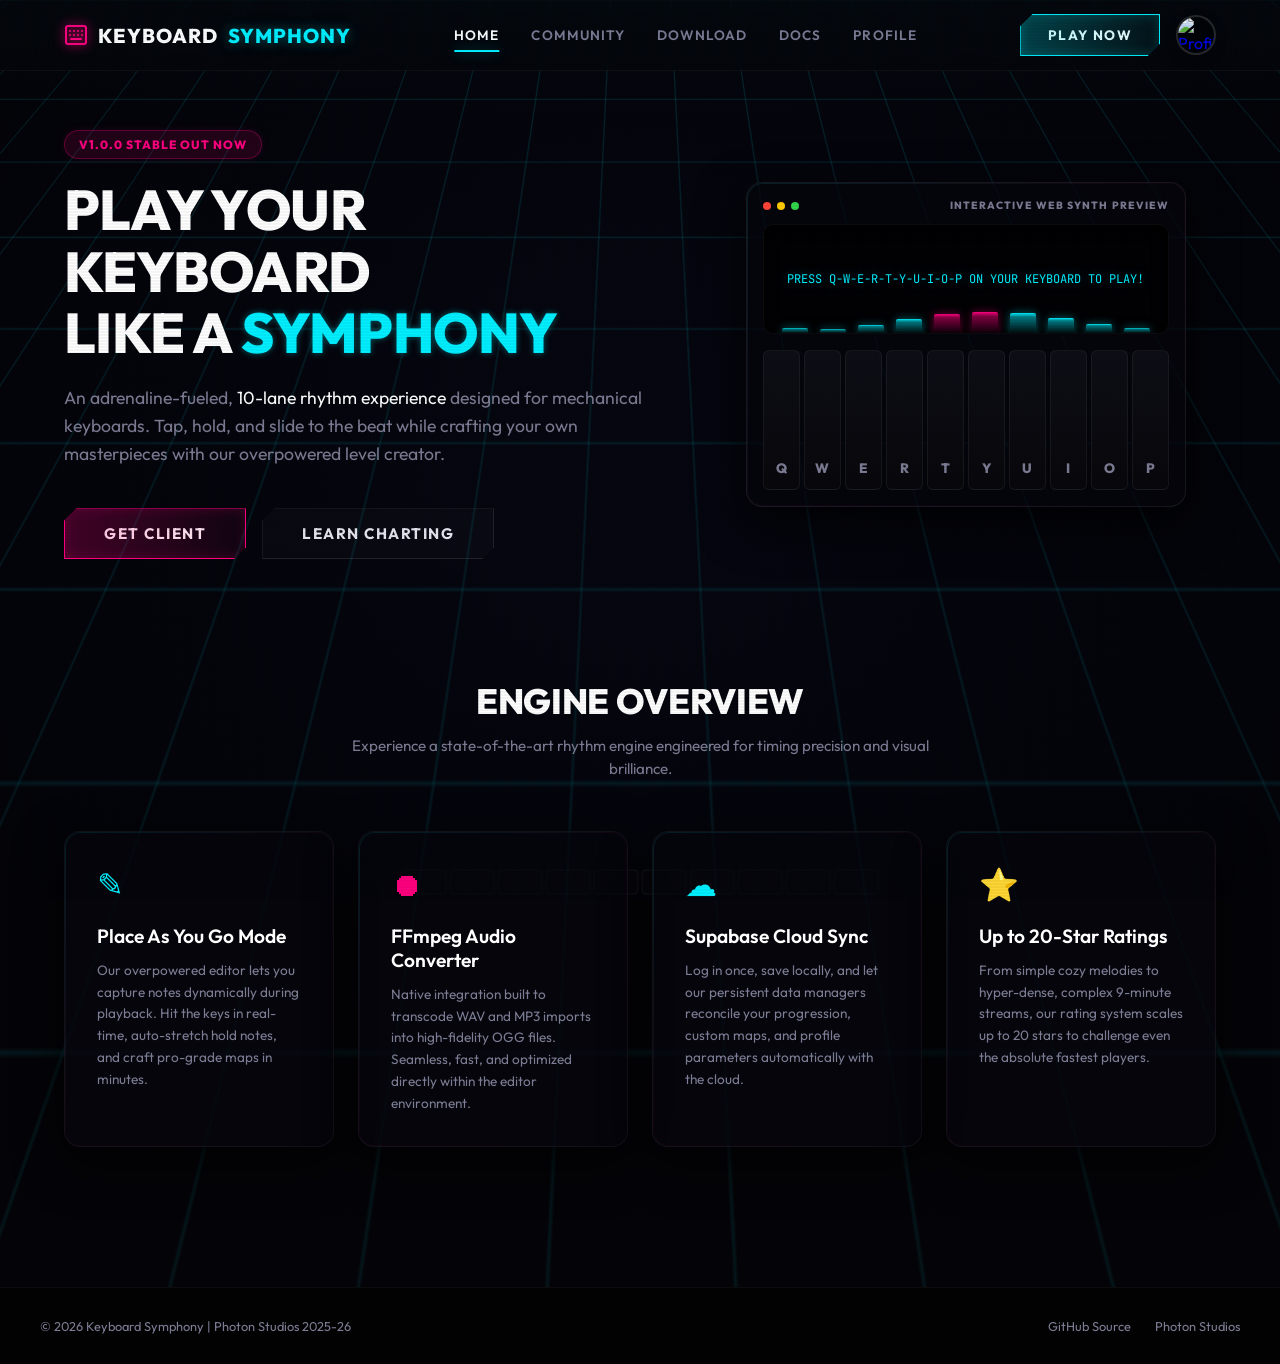
==== commit cc468973: "dfsdf" ====
--- a/index.html
+++ b/index.html
@@ -35,10 +35,16 @@
                 <a href="community.html" class="nav-link" id="nav-community">COMMUNITY</a>
                 <a href="download.html" class="nav-link" id="nav-download">DOWNLOAD</a>
                 <a href="docs.html" class="nav-link" id="nav-docs">DOCS</a>
+                <a href="profile.html" class="nav-link" id="nav-profile">PROFILE</a>
             </nav>
 
             <div class="nav-actions">
                 <a href="download.html" class="btn-primary glow-cyan">PLAY NOW</a>
+                <a href="profile.html" class="nav-profile-circle-link" id="nav-profile-circle-link" title="Player Profile">
+                    <div class="nav-profile-circle">
+                        <img id="nav-profile-avatar" src="https://api.dicebear.com/7.x/bottts/svg?seed=Guest" alt="Profile">
+                    </div>
+                </a>
                 <button class="mobile-menu-toggle" id="menu-toggle">
                     <span></span>
                     <span></span>
--- a/style.css
+++ b/style.css
@@ -1872,3 +1872,374 @@
     height: auto !important;
 }
 
+/* ==========================================================================
+   PAGE: PROFILE & AUTHENTICATION DASHBOARD
+   ========================================================================== */
+.auth-wrapper {
+    max-width: 480px;
+    margin: 40px auto;
+    padding: 30px;
+    border-color: rgba(255, 255, 255, 0.05);
+}
+
+.auth-tabs {
+    display: flex;
+    border-bottom: 1px solid rgba(255, 255, 255, 0.08);
+    margin-bottom: 24px;
+}
+
+.auth-tab {
+    flex: 1;
+    background: transparent;
+    border: none;
+    color: var(--text-muted);
+    font-family: 'Outfit', sans-serif;
+    font-weight: 700;
+    font-size: 0.9rem;
+    letter-spacing: 0.05em;
+    padding: 12px;
+    cursor: pointer;
+    transition: var(--transition-smooth);
+    position: relative;
+}
+
+.auth-tab::after {
+    content: '';
+    position: absolute;
+    bottom: -1px;
+    left: 50%;
+    width: 0;
+    height: 2px;
+    background: var(--neon-cyan);
+    transition: var(--transition-smooth);
+    transform: translateX(-50%);
+}
+
+.auth-tab.active {
+    color: #ffffff;
+}
+
+.auth-tab.active::after {
+    width: 100%;
+    box-shadow: var(--glow-cyan);
+}
+
+.auth-tab:hover {
+    color: #ffffff;
+}
+
+.auth-form {
+    display: none;
+}
+
+.auth-form.active {
+    display: block;
+    animation: fade-in 0.4s ease;
+}
+
+.form-title {
+    font-size: 1.3rem;
+    font-weight: 800;
+    letter-spacing: 0.05em;
+    color: #ffffff;
+    margin-bottom: 8px;
+}
+
+.form-subtitle {
+    font-size: 0.8rem;
+    color: var(--text-muted);
+    line-height: 1.5;
+    margin-bottom: 24px;
+}
+
+.input-group {
+    display: flex;
+    flex-direction: column;
+    gap: 8px;
+    margin-bottom: 20px;
+}
+
+.input-group label {
+    font-family: 'JetBrains Mono', monospace;
+    font-size: 0.7rem;
+    font-weight: 700;
+    color: var(--text-muted);
+    letter-spacing: 0.05em;
+}
+
+.input-group input {
+    background: rgba(2, 2, 4, 0.7);
+    border: 1.5px solid rgba(255, 255, 255, 0.06);
+    border-radius: 8px;
+    padding: 12px 16px;
+    color: #ffffff;
+    font-family: 'Outfit', sans-serif;
+    font-size: 0.9rem;
+    transition: var(--transition-smooth);
+}
+
+.input-group input:focus {
+    outline: none;
+    border-color: var(--neon-cyan);
+    box-shadow: 0 0 10px rgba(0, 240, 255, 0.25);
+    background: rgba(4, 4, 8, 0.95);
+}
+
+/* Dashboard Grid System */
+.dashboard-wrapper {
+    display: grid;
+    grid-template-columns: 320px 1fr;
+    gap: 32px;
+    margin-top: 20px;
+}
+
+.player-dashboard-card {
+    padding: 32px;
+    text-align: center;
+    border-color: rgba(0, 240, 255, 0.15);
+    display: flex;
+    flex-direction: column;
+    align-items: center;
+}
+
+.avatar-edit-container {
+    margin-bottom: 24px;
+    display: flex;
+    flex-direction: column;
+    align-items: center;
+    gap: 8px;
+}
+
+.profile-avatar-wrapper {
+    width: 110px;
+    height: 110px;
+    border-radius: 50%;
+    border: 3px solid var(--neon-cyan);
+    box-shadow: var(--glow-cyan);
+    position: relative;
+    overflow: hidden;
+    cursor: pointer;
+    background: rgba(4, 4, 8, 0.9);
+}
+
+.profile-avatar-wrapper img {
+    width: 100%;
+    height: 100%;
+    object-fit: cover;
+}
+
+.avatar-upload-overlay {
+    position: absolute;
+    inset: 0;
+    background: rgba(0, 0, 0, 0.65);
+    display: flex;
+    align-items: center;
+    justify-content: center;
+    opacity: 0;
+    transition: var(--transition-smooth);
+    backdrop-filter: blur(2px);
+}
+
+.avatar-upload-overlay span {
+    font-family: 'JetBrains Mono', monospace;
+    font-size: 0.85rem;
+    font-weight: 700;
+    letter-spacing: 0.1em;
+    color: var(--neon-cyan);
+}
+
+.profile-avatar-wrapper:hover .avatar-upload-overlay {
+    opacity: 1;
+}
+
+.avatar-hint {
+    font-size: 0.65rem;
+    color: var(--text-muted);
+    font-family: 'JetBrains Mono', monospace;
+}
+
+.dashboard-username {
+    font-size: 1.6rem;
+    font-weight: 800;
+    color: #ffffff;
+    margin-bottom: 6px;
+    letter-spacing: -0.010em;
+}
+
+.dashboard-pid {
+    font-family: 'JetBrains Mono', monospace;
+    font-size: 0.8rem;
+    font-weight: 700;
+    color: var(--neon-yellow);
+    letter-spacing: 0.05em;
+    margin-bottom: 16px;
+}
+
+.user-tier-badges {
+    display: flex;
+    flex-wrap: wrap;
+    justify-content: center;
+    gap: 6px;
+    margin-bottom: 24px;
+}
+
+.sidebar-meta-list {
+    width: 100%;
+    border-top: 1px solid rgba(255, 255, 255, 0.06);
+    padding-top: 16px;
+    margin-bottom: 24px;
+    display: flex;
+    flex-direction: column;
+    gap: 12px;
+}
+
+.meta-row {
+    display: flex;
+    justify-content: space-between;
+    font-size: 0.8rem;
+}
+
+.meta-row .lbl {
+    color: var(--text-muted);
+    font-weight: 600;
+}
+
+.meta-row .val {
+    color: #ffffff;
+    font-weight: 700;
+}
+
+.btn-logout-action::before {
+    border-color: var(--neon-magenta);
+}
+
+.btn-logout-action:hover::before {
+    background: var(--neon-magenta);
+    box-shadow: var(--glow-magenta-heavy);
+}
+
+.dashboard-main {
+    display: flex;
+    flex-direction: column;
+    gap: 32px;
+}
+
+.stat-dashboard-card {
+    padding: 30px;
+    border-color: rgba(255, 255, 255, 0.05);
+}
+
+.settings-card {
+    padding: 30px;
+    border-color: rgba(255, 255, 255, 0.05);
+}
+
+.section-subtitle {
+    font-size: 0.8rem;
+    color: var(--text-muted);
+    margin-bottom: 24px;
+}
+
+.stats-showcase-grid {
+    display: grid;
+    grid-template-columns: repeat(auto-fit, minmax(200px, 1fr));
+    gap: 20px;
+}
+
+.stat-box {
+    background: rgba(4, 4, 8, 0.6);
+    border: 1px solid rgba(255, 255, 255, 0.03);
+    border-radius: 12px;
+    padding: 20px;
+    display: flex;
+    align-items: center;
+    gap: 16px;
+    transition: var(--transition-smooth);
+}
+
+.stat-box:hover {
+    transform: translateY(-2px);
+    background: rgba(12, 12, 24, 0.8);
+}
+
+.stat-icon {
+    font-size: 1.8rem;
+}
+
+.stat-info {
+    display: flex;
+    flex-direction: column;
+    gap: 4px;
+}
+
+.stat-info .lbl {
+    font-family: 'JetBrains Mono', monospace;
+    font-size: 0.65rem;
+    font-weight: 700;
+    color: var(--text-muted);
+    letter-spacing: 0.05em;
+}
+
+.stat-info .val {
+    font-size: 1.1rem;
+    font-weight: 800;
+    color: #ffffff;
+}
+
+.settings-form {
+    max-width: 500px;
+}
+
+/* Custom flicker for alert load */
+@keyframes alert-flicker {
+    0% { opacity: 0; transform: translateY(-8px); }
+    100% { opacity: 1; transform: translateY(0); }
+}
+
+@media (max-width: 900px) {
+    .dashboard-wrapper {
+        grid-template-columns: 1fr;
+    }
+}
+
+/* Navigation Profile Circle */
+.nav-actions {
+    display: flex;
+    align-items: center;
+    gap: 16px;
+}
+
+.nav-profile-circle-link {
+    display: inline-flex;
+    align-items: center;
+    justify-content: center;
+    text-decoration: none;
+    transition: var(--transition-smooth);
+}
+
+.nav-profile-circle {
+    width: 40px;
+    height: 40px;
+    border-radius: 50%;
+    border: 2px solid rgba(255, 255, 255, 0.15);
+    background: rgba(2, 2, 4, 0.8);
+    overflow: hidden;
+    transition: var(--transition-smooth);
+    display: flex;
+    align-items: center;
+    justify-content: center;
+    box-shadow: 0 4px 12px rgba(0, 0, 0, 0.3);
+}
+
+.nav-profile-circle img {
+    width: 100%;
+    height: 100%;
+    object-fit: cover;
+}
+
+.nav-profile-circle-link:hover .nav-profile-circle {
+    border-color: var(--neon-cyan);
+    box-shadow: var(--glow-cyan);
+    transform: scale(1.05);
+}
+
